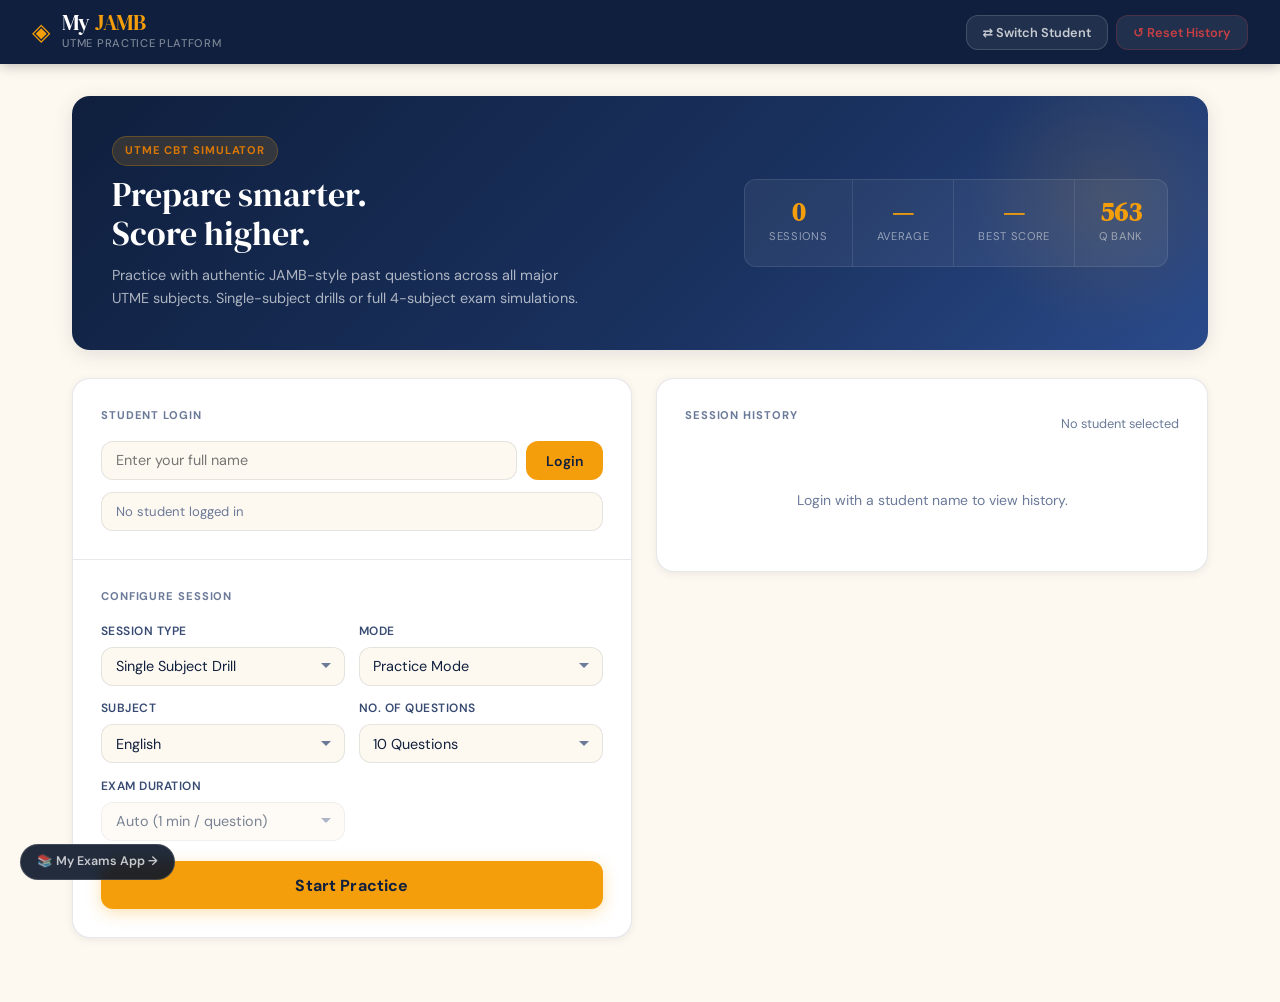
==== index.html @ 766aad29 "Add files via upload" ====
<!DOCTYPE html>
<html lang="en">
<head>
  <meta charset="UTF-8" />
  <meta name="viewport" content="width=device-width, initial-scale=1.0" />
  <title>My JAMB App — UTME Past Questions + AI Explanations</title>
  <meta name="description" content="The only JAMB app with AI explanations. 563 questions across 11 subjects. Full combo simulation. ₦1,500."/>
  <link rel="preconnect" href="https://fonts.googleapis.com">
  <link rel="preconnect" href="https://fonts.gstatic.com" crossorigin>
  <link href="https://fonts.googleapis.com/css2?family=DM+Serif+Display:ital@0;1&family=DM+Sans:ital,opsz,wght@0,9..40,300;0,9..40,400;0,9..40,500;0,9..40,600;0,9..40,700;1,9..40,400&display=swap" rel="stylesheet">
  <link rel="stylesheet" href="styles.css" />
  <script src="https://js.paystack.co/v1/inline.js"></script>
</head>
<body>
  <div id="app">

    <!-- TOP BAR -->
    <header class="topbar">
      <div class="topbar-brand">
        <span class="brand-icon">◈</span>
        <div>
          <h1>My <span class="brand-accent">JAMB</span></h1>
          <p class="brand-sub">UTME Practice Platform</p>
        </div>
      </div>
      <div class="topbar-actions">
        <button id="switchUserBtn" class="ghost-btn">⇄ Switch Student</button>
        <button id="resetProgressBtn" class="ghost-btn danger-ghost">↺ Reset History</button>
      </div>
    </header>

    <main>

      <!-- ─── HOME SCREEN ─── -->
      <section id="homeScreen" class="screen active">

        <div class="hero-banner">
          <div class="hero-text">
            <span class="chip">UTME CBT Simulator</span>
            <h2>Prepare smarter.<br>Score higher.</h2>
            <p>Practice with authentic JAMB-style past questions across all major UTME subjects. Single-subject drills or full 4-subject exam simulations.</p>
          </div>
          <div class="hero-stats">
            <div class="hs-item">
              <strong id="statSessions">0</strong>
              <span>Sessions</span>
            </div>
            <div class="hs-divider"></div>
            <div class="hs-item">
              <strong id="statAverage">—</strong>
              <span>Average</span>
            </div>
            <div class="hs-divider"></div>
            <div class="hs-item">
              <strong id="statBest">—</strong>
              <span>Best Score</span>
            </div>
            <div class="hs-divider"></div>
            <div class="hs-item">
              <strong id="statQuestions">0</strong>
              <span>Q Bank</span>
            </div>
          </div>
        </div>

        <div class="home-grid">

          <!-- LOGIN + SESSION CONFIG -->
          <div class="card setup-card">
            <div class="card-section">
              <h3 class="section-label">Student Login</h3>
              <div class="login-row">
                <input id="studentName" type="text" placeholder="Enter your full name" maxlength="60" class="text-input" />
                <button id="loginBtn" class="primary-btn">Login</button>
              </div>
              <div id="currentStudentBox" class="student-pill">No student logged in</div>
            </div>

            <div class="divider"></div>

            <div class="card-section">
              <h3 class="section-label">Configure Session</h3>
              <div class="form-grid">
                <label class="field-label">
                  Session Type
                  <select id="sessionTypeSelect" class="select-input">
                    <option value="single">Single Subject Drill</option>
                    <option value="combo">Full JAMB Combination</option>
                  </select>
                </label>
                <label class="field-label">
                  Mode
                  <select id="modeSelect" class="select-input">
                    <option value="practice">Practice Mode</option>
                    <option value="exam">Exam Mode</option>
                  </select>
                </label>
              </div>

              <div id="singleSubjectWrap">
                <div class="form-grid mt-sm">
                  <label class="field-label">
                    Subject
                    <select id="subjectSelect" class="select-input"></select>
                  </label>
                  <label class="field-label">
                    No. of Questions
                    <select id="questionCountSelect" class="select-input">
                      <option value="10">10 Questions</option>
                      <option value="20">20 Questions</option>
                      <option value="30">30 Questions</option>
                      <option value="40">40 Questions</option>
                      <option value="all">All Available</option>
                    </select>
                  </label>
                </div>
              </div>

              <div id="comboConfig" class="hidden">
                <div class="info-box mt-sm">
                  <strong>English is compulsory.</strong> Choose 3 additional subjects. Standard JAMB format: 60 English + 40 per subject.
                </div>
                <div class="form-grid mt-sm">
                  <label class="field-label">Subject 2 <select id="comboSubject1" class="select-input"></select></label>
                  <label class="field-label">Subject 3 <select id="comboSubject2" class="select-input"></select></label>
                  <label class="field-label">Subject 4 <select id="comboSubject3" class="select-input"></select></label>
                  <label class="field-label">
                    Questions per Subject
                    <select id="comboQCountSelect" class="select-input">
                      <option value="standard">Standard (60 Eng + 40×3)</option>
                      <option value="10">Quick — 10 per subject</option>
                      <option value="20">Short — 20 per subject</option>
                      <option value="30">Medium — 30 per subject</option>
                      <option value="40">Full — 40 per subject</option>
                    </select>
                  </label>
                </div>
              </div>

              <div class="form-grid mt-sm">
                <label class="field-label">
                  Exam Duration
                  <select id="durationSelect" class="select-input">
                    <option value="auto">Auto (1 min / question)</option>
                    <option value="10">10 Minutes</option>
                    <option value="20">20 Minutes</option>
                    <option value="30">30 Minutes</option>
                    <option value="40">40 Minutes</option>
                    <option value="60">60 Minutes</option>
                    <option value="90">90 Minutes</option>
                    <option value="120">120 Minutes</option>
                    <option value="150">150 Minutes</option>
                    <option value="180">180 Minutes (Full JAMB)</option>
                  </select>
                </label>
              </div>

              <button id="startBtn" class="start-btn">Start Practice</button>
            </div>
          </div>

          <!-- HISTORY -->
          <div class="card history-card">
            <div class="card-section">
              <div class="section-head">
                <h3 class="section-label">Session History</h3>
                <span id="historyTitle" class="muted-tag">No student selected</span>
              </div>
              <div id="historyList" class="history-list empty-state">Login with a student name to view history.</div>
            </div>
          </div>

        </div>
      </section>

      <!-- ─── QUIZ SCREEN ─── -->
      <section id="quizScreen" class="screen">
        <div class="quiz-shell">

          <!-- SIDEBAR -->
          <aside class="quiz-sidebar card">
            <div class="sidebar-top">
              <div class="sidebar-meta">
                <span class="meta-label">Student</span>
                <strong id="sidebarStudent">—</strong>
              </div>
              <div class="sidebar-meta">
                <span class="meta-label">Mode</span>
                <strong id="sidebarMode">—</strong>
              </div>
              <div class="timer-block" id="timerBlock">
                <span class="timer-label">Time Left</span>
                <div class="timer-digits" id="timerDisplay">--:--</div>
              </div>
              <div class="progress-wrap">
                <div class="progress-label">
                  <span>Answered</span>
                  <span id="progressText">0/0</span>
                </div>
                <div class="progress-track"><div id="progressBar" class="progress-fill"></div></div>
              </div>
            </div>

            <!-- Subject switcher (shown in combo mode) -->
            <div id="subjectSwitcher" class="subject-switcher hidden">
              <span class="meta-label">Jump to Subject</span>
              <div id="subjectTabs" class="subject-tabs"></div>
            </div>

            <div class="sidebar-pills-label">
              <span class="meta-label" id="pillsLabel">Questions</span>
            </div>
            <div id="questionPills" class="question-pills"></div>

            <button id="submitBtn" class="submit-btn">Submit Test</button>
          </aside>

          <!-- MAIN QUESTION AREA -->
          <section class="quiz-main card">
            <div class="question-head">
              <div class="qhead-left">
                <span class="q-badge" id="questionNumberBadge">Question 1</span>
                <span class="q-subject-tag" id="questionSubjectMeta"></span>
                <span class="q-subject-pos hidden" id="subjectPositionTag"></span>
              </div>
              <button id="backHomeBtn" class="exit-btn">✕ Exit</button>
            </div>

            <div class="question-body">
              <h2 id="questionText" class="question-text">Question text</h2>
              <div id="diagramBox" class="diagram-box hidden"></div>
              <div id="optionsList" class="options-list"></div>
            </div>

            <div class="explanation-wrap">
              <button id="toggleExplanationBtn" class="toggle-explain hidden">💡 Show Explanation</button>
              <div id="explanationBox" class="explanation-box hidden"></div>
            </div>

            <div class="nav-row">
              <button id="prevBtn" class="nav-btn ghost-btn">← Previous</button>
              <button id="nextBtn" class="nav-btn primary-btn">Next →</button>
            </div>
          </section>

        </div>
      </section>

      <!-- ─── RESULT SCREEN ─── -->
      <section id="resultScreen" class="screen">
        <div class="result-wrapper">
          <div class="card result-card">
            <span class="chip">Session Complete</span>
            <div id="resultScore" class="result-score">0%</div>
            <p id="resultSummary" class="result-summary">Summary</p>
            <div id="resultBreakdown" class="result-breakdown"></div>
            <div class="nav-row center mt-md">
              <button id="reviewBtn" class="ghost-btn">Review Answers</button>
              <button id="shareResultBtn" class="primary-btn">📊 Share Result</button>
              <button id="restartBtn" class="start-btn">Back to Home</button>
            </div>
          </div>

          <div id="subjectBreakdown" class="subject-breakdown-card card hidden">
            <h3 class="section-label">Subject Breakdown</h3>
            <div id="subjectBreakdownList"></div>
          </div>
        </div>

        <footer class="attribution">
          Questions sourced from JAMB past examinations and publicly available UTME materials.
          <span class="attr-logo">◈ My JAMB App</span>
        </footer>
      </section>

    </main>

    <!-- CROSS-APP LINK -->
    <a href="https://editoby1-bit.github.io/MY-EXAMS-APP/" class="cross-app-link" target="_blank" title="My Exams App — WAEC, NECO, GCE, NABTEB">
      📚 My Exams App →
    </a>

    <!-- CHALLENGE BUTTON -->
    <button id="jambChallengeBtn" class="jamb-challenge-btn hidden">🏆 Challenge a Friend</button>

    <!-- PAYWALL -->
    <div id="jambPaywall" class="jpw-overlay hidden">
      <div class="jpw-card">
        <button class="jpw-close" id="jambPaywallClose">✕</button>
        <div class="jpw-badge" id="jambPaywallBadge">FREE TRIAL COMPLETE</div>
        <h2 class="jpw-title">Unlock My JAMB App</h2>
        <p class="jpw-sub">The only JAMB app with AI explanations. Challenge friends. Full combo simulation. ₦1,500 — that's it.</p>

        <div class="jpw-hero-price">
          <span class="jpw-amount">₦1,500</span>
          <span class="jpw-period">Full access</span>
        </div>
        <p class="jpw-positioning">Most JAMB apps charge ₦1,000–₦2,000 as a one-time fee and give you nothing but questions. We give you questions <em>and</em> AI that explains every answer.</p>

        <ul class="jpw-perks">
          <li>✓ 563 questions across 11 subjects</li>
          <li>✓ Full JAMB combo simulation (60 Eng + 40×3)</li>
          <li>✓ <strong>100 AI explanations</strong> — unique to us</li>
          <li>✓ Challenge friends — community quiz</li>
          <li>✓ Share your results with friends</li>
          <li>✓ Practice and Exam modes</li>
          <li>✓ Works offline</li>
        </ul>

        <button class="jpw-pay-btn" id="jambPayBtn">Get Access — ₦1,500 →</button>
        <p class="jpw-note">Already have My Exams App Student Pass? Your access covers JAMB too.</p>

        <div class="jpw-code-row">
          <input id="jambCodeInput" class="jpw-code-input" placeholder="Have an access code?" autocomplete="off"/>
          <button id="jambRedeemBtn" class="jpw-redeem-btn">Redeem</button>
        </div>
        <p class="jpw-demo">Demo code: <strong>MEA-DEMO-2025</strong></p>
      </div>
    </div>

    <!-- AI EXPLANATION PANEL -->
    <div id="aiPanel" class="ai-panel hidden">
      <div class="ai-panel-inner">
        <div class="ai-panel-head">
          <span class="ai-panel-title">🧠 AI Explanation</span>
          <div class="ai-credits-badge" id="aiCreditsBadge">100 credits left</div>
          <button class="ai-panel-close" id="aiPanelClose">✕</button>
        </div>
        <div id="aiPanelContent" class="ai-panel-content">
          <div class="ai-loading" id="aiLoading">
            <div class="ai-spinner"></div>
            <span>Thinking...</span>
          </div>
          <div id="aiResponse" class="ai-response hidden"></div>
        </div>
      </div>
    </div>

    <!-- AI EXPLAIN BUTTON — injected near question -->
    <button id="aiExplainBtn" class="ai-explain-btn hidden">🧠 Explain This</button>

    <!-- COMMUNITY QUIZ MODAL -->
    <div id="jambQuizModal" class="jqc-overlay hidden">
      <div class="jqc-card">
        <button class="jqc-close" id="jambQcClose">✕</button>
        <div id="jambQcHome">
          <div class="jqc-icon">🏆</div>
          <h2 class="jqc-title">JAMB Challenge</h2>
          <p class="jqc-sub">Same questions. You vs your friends. Who scores higher?</p>
          <div class="jqc-actions">
            <button class="jqc-btn jqc-primary" id="jambQcCreate">Create Challenge →</button>
            <button class="jqc-btn jqc-secondary" id="jambQcJoin">Join with Code</button>
          </div>
          <div class="jqc-join-row hidden" id="jambJoinRow">
            <input id="jambJoinCode" class="jqc-code-input" placeholder="Enter code" maxlength="10"/>
            <button class="jqc-btn jqc-primary" id="jambJoinConfirm">Join →</button>
          </div>
        </div>
        <div id="jambQcCreate2" class="hidden">
          <h3 class="jqc-section">Set Up Challenge</h3>
          <div class="jqc-form">
            <div class="jqc-field"><label class="jqc-label">Subject</label><select id="jambQcSubject" class="jqc-select"></select></div>
            <div class="jqc-field"><label class="jqc-label">Questions</label>
              <select id="jambQcCount" class="jqc-select">
                <option value="5">5 Questions</option>
                <option value="10" selected>10 Questions</option>
                <option value="20">20 Questions</option>
              </select>
            </div>
          </div>
          <button class="jqc-btn jqc-primary" id="jambQcGenerate" style="width:100%">Generate Code →</button>
          <button class="jqc-btn jqc-ghost" id="jambQcBack">← Back</button>
        </div>
        <div id="jambQcShare2" class="hidden">
          <div class="jqc-icon">🎯</div>
          <h3 class="jqc-section">Challenge Created!</h3>
          <div class="jqc-code-display" id="jambCodeDisplay">MEA-000</div>
          <button class="jqc-btn jqc-primary" id="jambQcShareLink" style="width:100%;margin-bottom:.5rem">📤 Share Link</button>
          <button class="jqc-btn jqc-primary" id="jambQcStartOwn" style="width:100%">Start My Attempt →</button>
        </div>
        <div id="jambQcLeaderboard" class="hidden">
          <div class="jqc-icon">📊</div>
          <h3 class="jqc-section">Challenge Results</h3>
          <div id="jambLeaderboardList" class="jqc-leaderboard"></div>
          <button class="jqc-btn jqc-primary" id="jambQcNew" style="width:100%;margin-top:.75rem">New Challenge →</button>
          <button class="jqc-btn jqc-ghost" id="jambQcDone">Done</button>
        </div>
      </div>
    </div>

    <!-- SHARED SESSION VIEW -->
    <div id="jambSharedModal" class="jss-overlay hidden">
      <div class="jss-card">
        <div class="jss-header">
          <span class="jss-logo">◈ My<em>JAMB</em>App</span>
          <button class="jss-close" id="jambSsClose">✕</button>
        </div>
        <div id="jambSsContent" class="jss-content">
          <div class="jss-emoji" id="jambSsEmoji">🎯</div>
          <div class="jss-score" id="jambSsScore">0%</div>
          <div class="jss-meta" id="jambSsMeta"></div>
          <div class="jss-stats" id="jambSsStats"></div>
        </div>
        <div class="jss-footer">
          <p class="jss-cta">Think you can beat it?</p>
          <button class="jss-try" id="jambSsTry">Start Same Subject →</button>
          <p class="jss-note">My JAMB App — The only JAMB app with AI explanations. ₦1,500.</p>
        </div>
      </div>
    </div>

  </div><!-- #app -->

  <script src="questions.js"></script>
  <script src="app.js"></script>
</body>
</html>
---- styles.css ----
/* ═══════════════════════════════════════════
   JAMB CBT — Design System
   Font: DM Serif Display + DM Sans
   Palette: Deep Navy + Amber + Off-White
═══════════════════════════════════════════ */

:root {
  --navy:        #0f1f3d;
  --navy-mid:    #1a3260;
  --navy-light:  #243a6e;
  --navy-ghost:  #1e2d50;
  --amber:       #f59e0b;
  --amber-dark:  #d97706;
  --amber-glow:  rgba(245,158,11,0.15);
  --amber-pale:  rgba(245,158,11,0.08);
  --cream:       #fef9f0;
  --cream-dark:  #f4ede0;
  --white:       #ffffff;
  --text-main:   #0f1f3d;
  --text-mid:    #374b72;
  --text-muted:  #6b7a99;
  --green:       #22c55e;
  --green-bg:    rgba(34,197,94,0.12);
  --red:         #ef4444;
  --red-bg:      rgba(239,68,68,0.12);
  --blue-sel:    rgba(59,130,246,0.12);
  --border:      rgba(15,31,61,0.1);
  --radius:      12px;
  --radius-lg:   18px;
  --radius-pill: 100px;
  --shadow-sm:   0 2px 8px rgba(15,31,61,0.08);
  --shadow-md:   0 4px 20px rgba(15,31,61,0.12);
  --shadow-lg:   0 8px 40px rgba(15,31,61,0.16);
  --font-serif:  'DM Serif Display', Georgia, serif;
  --font-sans:   'DM Sans', system-ui, sans-serif;
  --transition:  0.18s ease;
}

*, *::before, *::after { box-sizing: border-box; margin: 0; padding: 0; }

html { font-size: 16px; scroll-behavior: smooth; }

body {
  font-family: var(--font-sans);
  background: var(--cream);
  color: var(--text-main);
  min-height: 100vh;
  line-height: 1.6;
  -webkit-font-smoothing: antialiased;
}

/* ─── TOPBAR ─── */
.topbar {
  background: var(--navy);
  color: var(--white);
  padding: 0 2rem;
  height: 64px;
  display: flex;
  align-items: center;
  justify-content: space-between;
  position: sticky;
  top: 0;
  z-index: 100;
  box-shadow: 0 2px 12px rgba(0,0,0,0.25);
}

.topbar-brand {
  display: flex;
  align-items: center;
  gap: 0.75rem;
}

.brand-icon {
  font-size: 1.5rem;
  color: var(--amber);
  line-height: 1;
}

.topbar-brand h1 {
  font-family: var(--font-serif);
  font-size: 1.4rem;
  font-weight: 400;
  letter-spacing: -0.01em;
  color: var(--white);
  line-height: 1.1;
}

.brand-accent { color: var(--amber); }

.brand-sub {
  font-size: 0.7rem;
  color: rgba(255,255,255,0.45);
  letter-spacing: 0.06em;
  text-transform: uppercase;
  font-weight: 500;
}

.topbar-actions {
  display: flex;
  gap: 0.5rem;
  align-items: center;
}

/* ─── MAIN ─── */
main { padding: 2rem 2rem 4rem; max-width: 1200px; margin: 0 auto; }

/* ─── SCREENS ─── */
.screen { display: none; }
.screen.active { display: block; }

/* ─── CARDS ─── */
.card {
  background: var(--white);
  border-radius: var(--radius-lg);
  box-shadow: var(--shadow-sm);
  border: 1px solid var(--border);
  overflow: hidden;
}

.card-section { padding: 1.75rem; }
.divider { height: 1px; background: var(--border); }

/* ─── HERO BANNER ─── */
.hero-banner {
  background: linear-gradient(135deg, var(--navy) 0%, var(--navy-mid) 60%, #2a4a8a 100%);
  color: var(--white);
  border-radius: var(--radius-lg);
  padding: 2.5rem 2.5rem;
  margin-bottom: 1.75rem;
  display: flex;
  align-items: center;
  justify-content: space-between;
  gap: 2rem;
  box-shadow: var(--shadow-md);
  position: relative;
  overflow: hidden;
}

.hero-banner::before {
  content: '';
  position: absolute;
  top: -40px;
  right: -40px;
  width: 280px;
  height: 280px;
  background: radial-gradient(circle, rgba(245,158,11,0.12) 0%, transparent 70%);
  pointer-events: none;
}

.hero-text h2 {
  font-family: var(--font-serif);
  font-size: 2.1rem;
  font-weight: 400;
  line-height: 1.15;
  margin: 0.6rem 0 0.7rem;
  color: var(--white);
}

.hero-text p {
  color: rgba(255,255,255,0.65);
  font-size: 0.9rem;
  max-width: 480px;
  line-height: 1.6;
}

.hero-stats {
  display: flex;
  align-items: center;
  gap: 0;
  flex-shrink: 0;
  background: rgba(255,255,255,0.06);
  border: 1px solid rgba(255,255,255,0.1);
  border-radius: var(--radius);
  overflow: hidden;
}

.hs-item {
  padding: 1.25rem 1.5rem;
  text-align: center;
  display: flex;
  flex-direction: column;
  gap: 0.2rem;
}

.hs-item strong {
  font-family: var(--font-serif);
  font-size: 1.6rem;
  color: var(--amber);
  line-height: 1;
}

.hs-item span {
  font-size: 0.7rem;
  color: rgba(255,255,255,0.5);
  text-transform: uppercase;
  letter-spacing: 0.06em;
}

.hs-divider { width: 1px; background: rgba(255,255,255,0.1); align-self: stretch; }

/* ─── HOME GRID ─── */
.home-grid {
  display: grid;
  grid-template-columns: 560px 1fr;
  gap: 1.5rem;
  align-items: start;
}

.setup-card, .history-card { min-width: 0; }

/* ─── CHIPS & TAGS ─── */
.chip {
  display: inline-flex;
  align-items: center;
  background: var(--amber-glow);
  color: var(--amber-dark);
  font-size: 0.7rem;
  font-weight: 700;
  letter-spacing: 0.08em;
  text-transform: uppercase;
  padding: 0.3rem 0.75rem;
  border-radius: var(--radius-pill);
  border: 1px solid rgba(245,158,11,0.25);
}

.muted-tag {
  font-size: 0.8rem;
  color: var(--text-muted);
}

/* ─── FORM ELEMENTS ─── */
.section-label {
  font-family: var(--font-sans);
  font-size: 0.7rem;
  font-weight: 700;
  text-transform: uppercase;
  letter-spacing: 0.08em;
  color: var(--text-muted);
  margin-bottom: 1rem;
}

.form-grid {
  display: grid;
  grid-template-columns: 1fr 1fr;
  gap: 0.85rem;
}

.field-label {
  display: flex;
  flex-direction: column;
  font-size: 0.75rem;
  font-weight: 600;
  color: var(--text-mid);
  gap: 0.35rem;
  text-transform: uppercase;
  letter-spacing: 0.04em;
}

.text-input, .select-input {
  font-family: var(--font-sans);
  font-size: 0.9rem;
  font-weight: 400;
  color: var(--text-main);
  background: var(--cream);
  border: 1.5px solid var(--border);
  border-radius: var(--radius);
  padding: 0.6rem 0.85rem;
  width: 100%;
  transition: border-color var(--transition), box-shadow var(--transition);
  appearance: none;
  -webkit-appearance: none;
}

.select-input {
  background-image: url("data:image/svg+xml,%3Csvg xmlns='http://www.w3.org/2000/svg' width='12' height='12' viewBox='0 0 12 12'%3E%3Cpath d='M6 8L1 3h10z' fill='%236b7a99'/%3E%3C/svg%3E");
  background-repeat: no-repeat;
  background-position: right 0.75rem center;
  padding-right: 2rem;
}

.text-input:focus, .select-input:focus {
  outline: none;
  border-color: var(--amber);
  box-shadow: 0 0 0 3px var(--amber-pale);
}

.text-input:disabled, .select-input:disabled {
  opacity: 0.55;
  cursor: not-allowed;
}

.login-row {
  display: flex;
  gap: 0.6rem;
  align-items: flex-end;
}

.login-row .text-input { flex: 1; }

.mt-sm { margin-top: 0.85rem; }
.mt-md { margin-top: 1.25rem; }

.info-box {
  background: var(--amber-pale);
  border: 1px solid rgba(245,158,11,0.2);
  border-radius: var(--radius);
  padding: 0.85rem 1rem;
  font-size: 0.82rem;
  color: var(--text-mid);
  line-height: 1.5;
}

.student-pill {
  margin-top: 0.75rem;
  font-size: 0.82rem;
  color: var(--text-muted);
  background: var(--cream);
  border-radius: var(--radius);
  padding: 0.5rem 0.85rem;
  border: 1px solid var(--border);
}

.student-pill.logged-in {
  color: var(--navy-mid);
  background: var(--amber-pale);
  border-color: rgba(245,158,11,0.25);
  font-weight: 600;
}

/* ─── BUTTONS ─── */
.primary-btn {
  font-family: var(--font-sans);
  font-size: 0.875rem;
  font-weight: 600;
  color: var(--navy);
  background: var(--amber);
  border: none;
  border-radius: var(--radius);
  padding: 0.65rem 1.25rem;
  cursor: pointer;
  transition: background var(--transition), transform var(--transition), box-shadow var(--transition);
  white-space: nowrap;
  letter-spacing: 0.01em;
}

.primary-btn:hover { background: var(--amber-dark); box-shadow: 0 4px 12px rgba(245,158,11,0.35); transform: translateY(-1px); }
.primary-btn:active { transform: translateY(0); }

.start-btn {
  font-family: var(--font-sans);
  font-size: 1rem;
  font-weight: 700;
  color: var(--navy);
  background: var(--amber);
  border: none;
  border-radius: var(--radius);
  padding: 0.85rem 1.75rem;
  cursor: pointer;
  width: 100%;
  margin-top: 1.25rem;
  letter-spacing: 0.01em;
  transition: all var(--transition);
  box-shadow: 0 4px 16px rgba(245,158,11,0.3);
}

.start-btn:hover { background: var(--amber-dark); box-shadow: 0 6px 20px rgba(245,158,11,0.45); transform: translateY(-1px); }
.start-btn:active { transform: translateY(0); }

.ghost-btn {
  font-family: var(--font-sans);
  font-size: 0.8rem;
  font-weight: 600;
  color: rgba(255,255,255,0.75);
  background: rgba(255,255,255,0.08);
  border: 1px solid rgba(255,255,255,0.15);
  border-radius: var(--radius);
  padding: 0.5rem 1rem;
  cursor: pointer;
  transition: all var(--transition);
  white-space: nowrap;
}

.ghost-btn:hover { background: rgba(255,255,255,0.15); color: var(--white); }

/* Ghost button inside white card */
.quiz-main .ghost-btn,
.nav-row .ghost-btn {
  color: var(--text-mid);
  background: var(--cream);
  border-color: var(--border);
}
.quiz-main .ghost-btn:hover, .nav-row .ghost-btn:hover { background: var(--cream-dark); color: var(--text-main); }

.danger-ghost { color: rgba(239,68,68,0.8) !important; border-color: rgba(239,68,68,0.2) !important; }
.danger-ghost:hover { background: rgba(239,68,68,0.08) !important; color: var(--red) !important; }

.submit-btn {
  font-family: var(--font-sans);
  font-size: 0.875rem;
  font-weight: 700;
  color: var(--white);
  background: var(--red);
  border: none;
  border-radius: var(--radius);
  padding: 0.75rem 1rem;
  cursor: pointer;
  width: 100%;
  transition: all var(--transition);
  margin-top: auto;
}

.submit-btn:hover { background: #dc2626; box-shadow: 0 4px 14px rgba(239,68,68,0.35); }

.exit-btn {
  font-family: var(--font-sans);
  font-size: 0.8rem;
  font-weight: 600;
  color: var(--text-muted);
  background: var(--cream);
  border: 1px solid var(--border);
  border-radius: var(--radius);
  padding: 0.45rem 0.9rem;
  cursor: pointer;
  transition: all var(--transition);
}
.exit-btn:hover { background: var(--red-bg); color: var(--red); border-color: rgba(239,68,68,0.3); }

/* ─── SECTION HEAD ─── */
.section-head {
  display: flex;
  align-items: center;
  justify-content: space-between;
  margin-bottom: 1rem;
}

/* ─── HISTORY LIST ─── */
.history-list { display: flex; flex-direction: column; gap: 0.6rem; }
.history-list.empty-state { color: var(--text-muted); font-size: 0.875rem; padding: 2rem 0; text-align: center; }

.history-item {
  display: grid;
  grid-template-columns: 1fr auto auto auto auto;
  align-items: center;
  gap: 1rem;
  padding: 0.9rem 1rem;
  background: var(--cream);
  border-radius: var(--radius);
  border: 1px solid var(--border);
  font-size: 0.82rem;
  transition: box-shadow var(--transition);
}
.history-item:hover { box-shadow: var(--shadow-sm); }

.history-item strong { font-size: 0.9rem; }
.history-item .muted { color: var(--text-muted); font-size: 0.75rem; }

/* ─── QUIZ SHELL ─── */
.quiz-shell {
  display: grid;
  grid-template-columns: 260px 1fr;
  gap: 1.25rem;
  align-items: start;
}

/* ─── SIDEBAR ─── */
.quiz-sidebar {
  display: flex;
  flex-direction: column;
  gap: 0;
  position: sticky;
  top: 80px;
  max-height: calc(100vh - 100px);
  overflow-y: auto;
  padding: 1.25rem;
  background: var(--navy);
  color: var(--white);
  border: none;
  gap: 1rem;
}

.quiz-sidebar::-webkit-scrollbar { width: 4px; }
.quiz-sidebar::-webkit-scrollbar-track { background: transparent; }
.quiz-sidebar::-webkit-scrollbar-thumb { background: rgba(255,255,255,0.15); border-radius: 10px; }

.sidebar-top { display: flex; flex-direction: column; gap: 0.85rem; }

.sidebar-meta { display: flex; flex-direction: column; gap: 0.1rem; }
.meta-label { font-size: 0.65rem; font-weight: 700; text-transform: uppercase; letter-spacing: 0.08em; color: rgba(255,255,255,0.4); }
.sidebar-meta strong { font-size: 0.9rem; color: rgba(255,255,255,0.9); }

.timer-block {
  background: rgba(255,255,255,0.06);
  border: 1px solid rgba(255,255,255,0.1);
  border-radius: var(--radius);
  padding: 0.75rem 1rem;
  display: flex;
  flex-direction: column;
  align-items: center;
  gap: 0.2rem;
}

.timer-label { font-size: 0.65rem; text-transform: uppercase; letter-spacing: 0.08em; color: rgba(255,255,255,0.4); font-weight: 700; }

.timer-digits {
  font-family: var(--font-serif);
  font-size: 1.9rem;
  color: var(--amber);
  letter-spacing: 0.04em;
  line-height: 1;
}

.timer-digits.urgent { color: var(--red); animation: pulse 1s ease-in-out infinite; }
@keyframes pulse { 0%,100% { opacity:1; } 50% { opacity:0.6; } }

.progress-wrap { display: flex; flex-direction: column; gap: 0.4rem; }
.progress-label { display: flex; justify-content: space-between; font-size: 0.7rem; color: rgba(255,255,255,0.5); }
.progress-track { height: 6px; background: rgba(255,255,255,0.1); border-radius: 3px; overflow: hidden; }
.progress-fill { height: 100%; background: var(--amber); border-radius: 3px; transition: width 0.3s ease; }

/* ─── SUBJECT SWITCHER ─── */
.subject-switcher { display: flex; flex-direction: column; gap: 0.5rem; }
.subject-tabs { display: flex; flex-direction: column; gap: 0.3rem; }

.subject-tab-btn {
  font-family: var(--font-sans);
  font-size: 0.78rem;
  font-weight: 600;
  color: rgba(255,255,255,0.6);
  background: rgba(255,255,255,0.05);
  border: 1px solid rgba(255,255,255,0.08);
  border-radius: 8px;
  padding: 0.45rem 0.7rem;
  cursor: pointer;
  text-align: left;
  transition: all var(--transition);
  display: flex;
  align-items: center;
  justify-content: space-between;
}

.subject-tab-btn:hover { background: rgba(255,255,255,0.1); color: var(--white); }
.subject-tab-btn.active { background: var(--amber-glow); border-color: rgba(245,158,11,0.3); color: var(--amber); }

.subject-tab-count {
  font-size: 0.65rem;
  background: rgba(255,255,255,0.08);
  padding: 0.1rem 0.4rem;
  border-radius: 10px;
}

.sidebar-pills-label { padding-top: 0.25rem; }

/* ─── QUESTION PILLS ─── */
.question-pills {
  display: flex;
  flex-wrap: wrap;
  gap: 5px;
  max-height: 200px;
  overflow-y: auto;
}

.question-pills::-webkit-scrollbar { width: 3px; }
.question-pills::-webkit-scrollbar-thumb { background: rgba(255,255,255,0.15); }

.pill {
  width: 30px;
  height: 30px;
  border-radius: 7px;
  font-size: 0.72rem;
  font-weight: 600;
  cursor: pointer;
  border: 1.5px solid rgba(255,255,255,0.12);
  background: rgba(255,255,255,0.05);
  color: rgba(255,255,255,0.55);
  transition: all var(--transition);
  display: flex;
  align-items: center;
  justify-content: center;
}

.pill:hover { background: rgba(255,255,255,0.12); color: var(--white); }
.pill.current { background: var(--amber); color: var(--navy); border-color: var(--amber); font-weight: 700; }
.pill.answered { background: rgba(34,197,94,0.2); border-color: rgba(34,197,94,0.4); color: #86efac; }
.pill.current.answered { background: var(--amber); color: var(--navy); border-color: var(--amber); }

/* ─── QUIZ MAIN ─── */
.quiz-main { padding: 0; }

.question-head {
  display: flex;
  align-items: center;
  justify-content: space-between;
  padding: 1.25rem 1.75rem;
  border-bottom: 1px solid var(--border);
  background: var(--cream);
  border-radius: var(--radius-lg) var(--radius-lg) 0 0;
}

.qhead-left { display: flex; align-items: center; gap: 0.75rem; }

.q-badge {
  background: var(--navy);
  color: var(--white);
  font-size: 0.72rem;
  font-weight: 700;
  letter-spacing: 0.05em;
  padding: 0.3rem 0.75rem;
  border-radius: var(--radius-pill);
}

.q-subject-pos {
  background: rgba(15,31,61,0.07);
  color: var(--text-mid);
  font-size: 0.68rem;
  font-weight: 600;
  letter-spacing: 0.04em;
  padding: 0.28rem 0.65rem;
  border-radius: var(--radius-pill);
  border: 1px solid var(--border);
}

.q-subject-tag {
  background: var(--amber-glow);
  color: var(--amber-dark);
  font-size: 0.7rem;
  font-weight: 700;
  letter-spacing: 0.06em;
  text-transform: uppercase;
  padding: 0.28rem 0.65rem;
  border-radius: var(--radius-pill);
  border: 1px solid rgba(245,158,11,0.2);
}

.question-body { padding: 1.75rem; }

.question-text {
  font-family: var(--font-sans);
  font-size: 1.05rem;
  font-weight: 500;
  line-height: 1.7;
  color: var(--text-main);
  margin-bottom: 1.5rem;
}

.diagram-box {
  background: var(--cream);
  border: 1px solid var(--border);
  border-radius: var(--radius);
  padding: 1rem;
  margin-bottom: 1.25rem;
  font-size: 0.85rem;
  color: var(--text-mid);
}

.options-list { display: flex; flex-direction: column; gap: 0.65rem; }

.option-btn {
  font-family: var(--font-sans);
  font-size: 0.92rem;
  font-weight: 400;
  color: var(--text-main);
  background: var(--white);
  border: 1.5px solid var(--border);
  border-radius: var(--radius);
  padding: 0.85rem 1.1rem;
  cursor: pointer;
  text-align: left;
  transition: all var(--transition);
  line-height: 1.5;
  display: flex;
  align-items: flex-start;
  gap: 0.6rem;
}

.option-btn strong {
  font-family: var(--font-serif);
  font-size: 0.95rem;
  color: var(--text-muted);
  flex-shrink: 0;
  min-width: 1.2em;
}

.option-btn:hover:not(:disabled) {
  border-color: var(--amber);
  background: var(--amber-pale);
}

.option-btn.selected {
  border-color: var(--navy-light);
  background: var(--blue-sel);
  font-weight: 500;
}

.option-btn.correct {
  border-color: var(--green);
  background: var(--green-bg);
  color: #166534;
  font-weight: 600;
}

.option-btn.correct strong { color: #166534; }

.option-btn.wrong {
  border-color: var(--red);
  background: var(--red-bg);
  color: #991b1b;
}

.option-btn.wrong strong { color: #991b1b; }
.option-btn:disabled { cursor: not-allowed; opacity: 0.8; }

/* ─── EXPLANATION ─── */
.explanation-wrap { padding: 0 1.75rem 0.5rem; }

.toggle-explain {
  font-family: var(--font-sans);
  font-size: 0.8rem;
  font-weight: 600;
  color: var(--navy-mid);
  background: var(--cream);
  border: 1px solid var(--border);
  border-radius: var(--radius);
  padding: 0.5rem 1rem;
  cursor: pointer;
  transition: all var(--transition);
}
.toggle-explain:hover { background: var(--amber-pale); border-color: rgba(245,158,11,0.3); }

.explanation-box {
  background: linear-gradient(135deg, #f0f9ff 0%, #e0f2fe 100%);
  border-left: 3px solid #3b82f6;
  border-radius: 0 var(--radius) var(--radius) 0;
  padding: 0.85rem 1.1rem;
  font-size: 0.87rem;
  color: #1e3a5f;
  line-height: 1.65;
  margin-top: 0.65rem;
}

/* ─── NAV ROW ─── */
.nav-row {
  display: flex;
  gap: 0.75rem;
  padding: 1.25rem 1.75rem;
  border-top: 1px solid var(--border);
  background: var(--cream);
  border-radius: 0 0 var(--radius-lg) var(--radius-lg);
}

.nav-row.center { justify-content: center; }
.nav-btn { min-width: 120px; }

/* ─── RESULT ─── */
.result-wrapper { max-width: 680px; margin: 0 auto; display: flex; flex-direction: column; gap: 1.5rem; }

.result-card {
  text-align: center;
  padding: 3rem 2rem;
}

.result-score {
  font-family: var(--font-serif);
  font-size: 5rem;
  color: var(--navy);
  line-height: 1;
  margin: 1rem 0 0.5rem;
}

.result-summary { color: var(--text-muted); font-size: 0.95rem; margin-bottom: 1.5rem; }

.result-breakdown {
  display: flex;
  gap: 0.75rem;
  justify-content: center;
  flex-wrap: wrap;
}

.stat-box {
  background: var(--cream);
  border: 1px solid var(--border);
  border-radius: var(--radius);
  padding: 0.85rem 1.25rem;
  display: flex;
  flex-direction: column;
  gap: 0.2rem;
  align-items: center;
  min-width: 90px;
}

.stat-box span { font-size: 0.72rem; text-transform: uppercase; letter-spacing: 0.06em; color: var(--text-muted); font-weight: 600; }
.stat-box strong { font-family: var(--font-serif); font-size: 1.5rem; color: var(--navy); }

.subject-breakdown-card { padding: 1.75rem; }
.subject-breakdown-card .section-label { margin-bottom: 1rem; }

.sbdown-row {
  display: flex;
  align-items: center;
  justify-content: space-between;
  padding: 0.65rem 0;
  border-bottom: 1px solid var(--border);
  font-size: 0.87rem;
  gap: 1rem;
}

.sbdown-row:last-child { border-bottom: none; }
.sbdown-name { font-weight: 600; color: var(--text-main); }
.sbdown-score { font-family: var(--font-serif); font-size: 1.2rem; color: var(--navy); }
.sbdown-bar-wrap { flex: 1; height: 6px; background: var(--cream-dark); border-radius: 3px; overflow: hidden; }
.sbdown-bar { height: 100%; background: var(--amber); border-radius: 3px; transition: width 0.5s ease; }

/* ─── ATTRIBUTION ─── */
.attribution {
  margin-top: 2rem;
  text-align: center;
  font-size: 0.72rem;
  color: var(--text-muted);
  display: flex;
  align-items: center;
  justify-content: center;
  gap: 0.6rem;
}

.attr-logo {
  font-weight: 700;
  color: var(--navy-mid);
  font-size: 0.75rem;
}

/* ─── HIDDEN ─── */
.hidden { display: none !important; }

/* ─── SCROLLBAR ─── */
::-webkit-scrollbar { width: 6px; height: 6px; }
::-webkit-scrollbar-track { background: transparent; }
::-webkit-scrollbar-thumb { background: var(--border); border-radius: 10px; }
::-webkit-scrollbar-thumb:hover { background: var(--text-muted); }

/* ─── RESPONSIVE ─── */
@media (max-width: 1024px) {
  .home-grid { grid-template-columns: 1fr; }
  .hero-stats { display: none; }
}

@media (max-width: 820px) {
  main { padding: 1.25rem 1rem 3rem; }
  .quiz-shell { grid-template-columns: 1fr; }

  .quiz-sidebar {
    position: static;
    max-height: none;
    flex-direction: row;
    flex-wrap: wrap;
    gap: 0.75rem;
    align-items: flex-start;
    padding: 1rem;
  }

  .sidebar-top {
    flex-direction: row;
    flex-wrap: wrap;
    gap: 0.75rem;
  }

  .question-pills { max-height: 100px; }
  .submit-btn { width: auto; }
  .hero-banner { flex-direction: column; padding: 2rem 1.5rem; }
  .topbar { padding: 0 1rem; }
  .hero-text h2 { font-size: 1.6rem; }
  .form-grid { grid-template-columns: 1fr; }
  .history-item { grid-template-columns: 1fr auto auto; }
  .history-item > div:nth-child(4),
  .history-item > div:nth-child(5) { display: none; }
}

@media (max-width: 480px) {
  .topbar-actions .ghost-btn:last-child { display: none; }
  .result-score { font-size: 3.5rem; }
  .timer-digits { font-size: 1.5rem; }
}

/* ══════════════════════════════════════════
   CROSS-APP LINK
══════════════════════════════════════════ */
.cross-app-link {
  position: fixed; bottom: 1.25rem; left: 1.25rem;
  z-index: 80;
  background: rgba(10,22,40,0.9);
  color: rgba(255,255,255,0.75);
  border: 1px solid rgba(255,255,255,0.15);
  border-radius: 99px;
  padding: .45rem 1rem;
  font-size: .78rem; font-weight: 600;
  text-decoration: none;
  backdrop-filter: blur(8px);
  transition: all .2s;
}
.cross-app-link:hover { color: var(--amber,#f5a623); border-color: var(--amber,#f5a623); }

/* ══════════════════════════════════════════
   CHALLENGE BUTTON
══════════════════════════════════════════ */
.jamb-challenge-btn {
  position: fixed; bottom: 1.25rem; right: 1.25rem;
  z-index: 80;
  background: var(--amber,#f5a623);
  color: var(--navy,#0b1f3a);
  border: none; border-radius: 99px;
  padding: .65rem 1.2rem;
  font-size: .85rem; font-weight: 700;
  cursor: pointer;
  box-shadow: 0 4px 16px rgba(245,166,35,.35);
  transition: all .2s;
}
.jamb-challenge-btn:hover { transform: translateY(-2px); }
.jamb-challenge-btn.hidden { display: none; }

/* ══════════════════════════════════════════
   PAYWALL
══════════════════════════════════════════ */
.jpw-overlay {
  position: fixed; inset: 0;
  background: rgba(5,12,25,.9);
  backdrop-filter: blur(8px);
  z-index: 200;
  display: flex; align-items: center; justify-content: center;
  padding: 1rem; overflow-y: auto;
}
.jpw-overlay.hidden { display: none; }
.jpw-card {
  background: #0d1f38;
  border: 1.5px solid var(--amber,#f5a623);
  border-radius: 16px;
  padding: 2rem 1.75rem;
  max-width: 420px; width: 100%;
  text-align: center;
  position: relative;
  margin: auto;
}
.jpw-close {
  position: absolute; top:.75rem; right:.75rem;
  background: none; border: none;
  color: rgba(255,255,255,.4); font-size: .9rem; cursor: pointer;
}
.jpw-badge {
  display: inline-block;
  background: rgba(245,166,35,.15); color: var(--amber,#f5a623);
  font-size: .62rem; font-weight: 700; letter-spacing: .12em; text-transform: uppercase;
  padding: .25rem .7rem; border-radius: 99px; margin-bottom: .75rem;
}
.jpw-title { font-family: 'DM Serif Display',serif; font-size: 1.65rem; font-weight: 700; margin-bottom: .4rem; }
.jpw-sub { font-size: .85rem; color: rgba(255,255,255,.65); line-height: 1.6; margin-bottom: 1rem; }
.jpw-hero-price { margin: 1rem 0 .5rem; }
.jpw-amount { font-family: 'DM Serif Display',serif; font-size: 3rem; font-weight: 700; color: var(--amber,#f5a623); }
.jpw-period { font-size: .8rem; color: rgba(255,255,255,.5); display: block; margin-top: .15rem; }
.jpw-positioning { font-size: .78rem; color: rgba(255,255,255,.55); line-height: 1.6; margin-bottom: 1rem; font-style: italic; }
.jpw-perks { list-style: none; text-align: left; margin-bottom: 1.25rem; }
.jpw-perks li { font-size: .82rem; color: rgba(255,255,255,.8); padding: .3rem 0; }
.jpw-pay-btn {
  width: 100%; background: var(--amber,#f5a623); color: var(--navy,#0b1f3a);
  border: none; border-radius: 99px; padding: .85rem;
  font-size: .95rem; font-weight: 700; cursor: pointer;
  margin-bottom: .75rem; transition: background .2s;
}
.jpw-pay-btn:hover { background: #ffc14d; }
.jpw-note { font-size: .75rem; color: rgba(255,255,255,.4); margin-bottom: .75rem; }
.jpw-code-row { display: flex; gap: .5rem; margin-bottom: .5rem; }
.jpw-code-input {
  flex: 1; background: rgba(255,255,255,.08); border: 1px solid rgba(255,255,255,.15);
  border-radius: 8px; color: white; padding: .5rem .75rem;
  font-size: .85rem; text-transform: uppercase; letter-spacing: .08em;
}
.jpw-code-input:focus { outline: none; border-color: var(--amber,#f5a623); }
.jpw-redeem-btn {
  background: rgba(245,166,35,.15); color: var(--amber,#f5a623);
  border: 1px solid rgba(245,166,35,.3); border-radius: 8px;
  padding: .5rem .85rem; font-weight: 600; cursor: pointer; font-size: .82rem;
}
.jpw-demo { font-size: .7rem; color: rgba(255,255,255,.3); }

/* ══════════════════════════════════════════
   AI PANEL
══════════════════════════════════════════ */
.ai-explain-btn {
  position: fixed; bottom: 5rem; right: 1.25rem;
  z-index: 70;
  background: rgba(13,31,56,0.95);
  color: var(--amber,#f5a623);
  border: 1px solid rgba(245,166,35,.4);
  border-radius: 99px;
  padding: .5rem 1rem;
  font-size: .8rem; font-weight: 700;
  cursor: pointer; backdrop-filter: blur(8px);
  transition: all .2s;
}
.ai-explain-btn:hover { background: rgba(245,166,35,.1); }
.ai-explain-btn.hidden { display: none; }

.ai-panel {
  position: fixed; bottom: 0; left: 0; right: 0;
  z-index: 150;
  max-height: 55vh; overflow-y: auto;
}
.ai-panel.hidden { display: none; }
.ai-panel-inner {
  background: #0d1f38;
  border-top: 2px solid var(--amber,#f5a623);
  border-radius: 16px 16px 0 0;
  padding: 1.25rem 1.5rem 2rem;
  max-width: 720px; margin: 0 auto;
}
.ai-panel-head {
  display: flex; align-items: center; gap: .75rem;
  margin-bottom: 1rem;
}
.ai-panel-title { font-weight: 700; color: var(--amber,#f5a623); flex: 1; }
.ai-credits-badge {
  font-size: .72rem; font-weight: 600;
  background: rgba(255,255,255,.08); border-radius: 99px;
  padding: .2rem .65rem;
}
.ai-panel-close {
  background: none; border: none;
  color: rgba(255,255,255,.4); cursor: pointer; font-size: .9rem;
}
.ai-loading { display: flex; align-items: center; gap: .75rem; color: rgba(255,255,255,.6); font-size: .85rem; }
.ai-spinner {
  width: 20px; height: 20px;
  border: 2px solid rgba(245,166,35,.3);
  border-top-color: var(--amber,#f5a623);
  border-radius: 50%;
  animation: spin .8s linear infinite;
  flex-shrink: 0;
}
@keyframes spin { to { transform: rotate(360deg); } }
.ai-response.hidden { display: none; }
.ai-q-recap {
  font-size: .78rem; color: rgba(255,255,255,.5);
  margin-bottom: .75rem; line-height: 1.5;
  padding-bottom: .5rem;
  border-bottom: 1px solid rgba(255,255,255,.08);
}
.ai-text { font-size: .88rem; color: rgba(255,255,255,.85); line-height: 1.7; }

/* ══════════════════════════════════════════
   COMMUNITY QUIZ
══════════════════════════════════════════ */
.jqc-overlay {
  position: fixed; inset: 0;
  background: rgba(5,12,25,.88); backdrop-filter: blur(6px);
  z-index: 200;
  display: flex; align-items: center; justify-content: center;
  padding: 1rem;
}
.jqc-overlay.hidden { display: none; }
.jqc-card {
  background: #0d1f38;
  border: 1.5px solid var(--amber,#f5a623);
  border-radius: 16px;
  padding: 2rem 1.75rem;
  max-width: 380px; width: 100%;
  text-align: center; position: relative;
}
.jqc-close { position:absolute;top:.75rem;right:.75rem;background:none;border:none;color:rgba(255,255,255,.4);cursor:pointer; }
.jqc-icon { font-size: 2.25rem; margin-bottom: .4rem; }
.jqc-title { font-family:'DM Serif Display',serif; font-size:1.4rem; font-weight:700; margin-bottom:.4rem; }
.jqc-section { font-family:'DM Serif Display',serif; font-size:1.1rem; font-weight:700; margin-bottom:.75rem; }
.jqc-sub { font-size:.83rem; color:rgba(255,255,255,.6); margin-bottom:1.25rem; line-height:1.6; }
.jqc-actions { display:flex; flex-direction:column; gap:.5rem; }
.jqc-btn { font-size:.88rem; font-weight:700; border:none; border-radius:99px; padding:.7rem 1.2rem; cursor:pointer; transition:all .2s; }
.jqc-primary { background:var(--amber,#f5a623); color:var(--navy,#0b1f3a); }
.jqc-primary:hover { background:#ffc14d; }
.jqc-secondary { background:rgba(255,255,255,.07); color:rgba(255,255,255,.8); border:1px solid rgba(255,255,255,.15); }
.jqc-ghost { background:none; color:rgba(255,255,255,.4); font-size:.8rem; text-decoration:underline; margin-top:.25rem; }
.jqc-join-row { display:flex; gap:.5rem; margin-top:.75rem; }
.jqc-join-row.hidden { display:none; }
.jqc-code-input { flex:1; background:rgba(255,255,255,.08); border:1px solid rgba(255,255,255,.15); border-radius:8px; color:white; padding:.5rem .75rem; font-size:.88rem; text-transform:uppercase; letter-spacing:.08em; }
.jqc-code-input:focus { outline:none; border-color:var(--amber,#f5a623); }
.jqc-form { display:flex; flex-direction:column; gap:.6rem; text-align:left; margin-bottom:.85rem; }
.jqc-field { display:flex; flex-direction:column; gap:.2rem; }
.jqc-label { font-size:.72rem; font-weight:700; color:rgba(255,255,255,.5); text-transform:uppercase; letter-spacing:.06em; }
.jqc-select { background:rgba(255,255,255,.08); border:1px solid rgba(255,255,255,.15); border-radius:8px; color:white; padding:.5rem .65rem; font-size:.85rem; }
.jqc-code-display { font-size:2rem; font-weight:800; letter-spacing:.15em; color:var(--amber,#f5a623); background:rgba(245,166,35,.08); border:2px dashed rgba(245,166,35,.4); border-radius:12px; padding:.65rem 1rem; margin:.5rem 0 1rem; }
.jqc-leaderboard { display:flex; flex-direction:column; gap:.4rem; text-align:left; }

/* ══════════════════════════════════════════
   SHARED SESSION VIEW
══════════════════════════════════════════ */
.jss-overlay { position:fixed;inset:0;background:rgba(5,12,25,.9);backdrop-filter:blur(8px);z-index:300;display:flex;align-items:center;justify-content:center;padding:1rem; }
.jss-overlay.hidden { display:none; }
.jss-card { background:#0d1f38; border:1.5px solid var(--amber,#f5a623); border-radius:16px; max-width:380px; width:100%; overflow:hidden; }
.jss-header { background:rgba(245,166,35,.08); border-bottom:1px solid rgba(245,166,35,.2); padding:.85rem 1.25rem; display:flex; justify-content:space-between; align-items:center; }
.jss-logo { font-family:'DM Serif Display',serif; font-size:1rem; font-weight:700; color:white; }
.jss-logo em { color:var(--amber,#f5a623); font-style:italic; }
.jss-close { background:none;border:none;color:rgba(255,255,255,.4);cursor:pointer; }
.jss-content { padding:1.5rem; text-align:center; }
.jss-emoji { font-size:2.5rem; margin-bottom:.25rem; }
.jss-score { font-family:'DM Serif Display',serif; font-size:3rem; font-weight:700; line-height:1; margin-bottom:.35rem; }
.jss-meta { font-size:.8rem; color:rgba(255,255,255,.55); margin-bottom:.5rem; }
.jss-stats { font-size:.82rem; color:rgba(255,255,255,.7); }
.jss-footer { padding:1rem 1.5rem 1.25rem; text-align:center; border-top:1px solid rgba(255,255,255,.08); }
.jss-cta { font-size:.8rem; color:rgba(255,255,255,.5); margin-bottom:.5rem; }
.jss-try { width:100%; background:var(--amber,#f5a623); color:var(--navy,#0b1f3a); border:none; border-radius:99px; padding:.7rem; font-weight:700; cursor:pointer; margin-bottom:.5rem; }
.jss-note { font-size:.68rem; color:rgba(255,255,255,.3); }
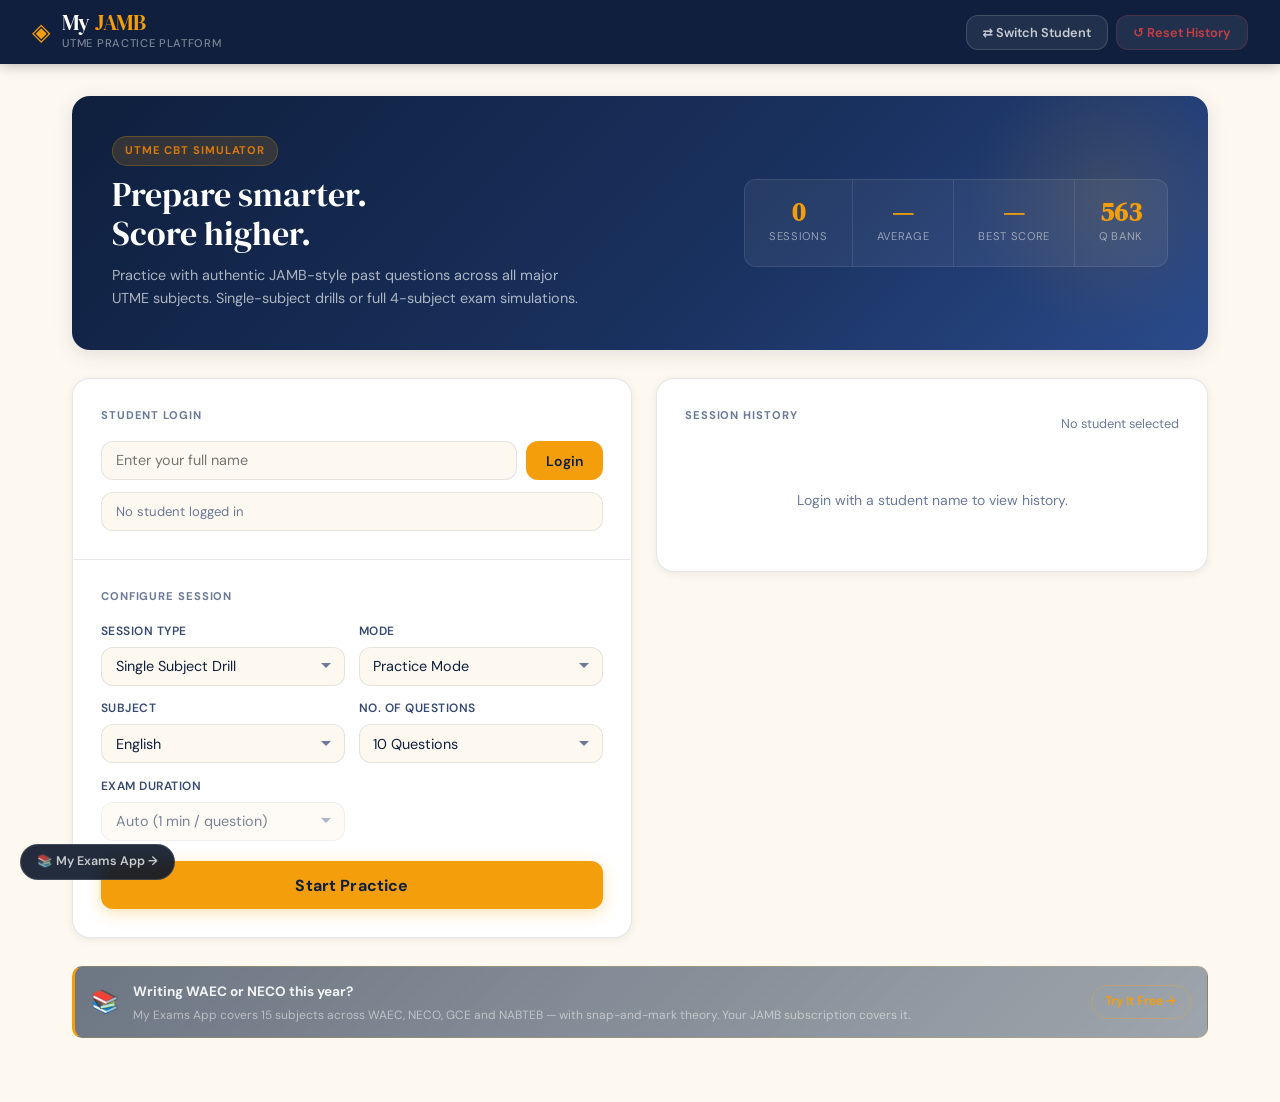
==== commit 70ae8293: "Add files via upload" ====
--- a/index.html
+++ b/index.html
@@ -67,6 +67,16 @@
 
           <!-- LOGIN + SESSION CONFIG -->
           <div class="card setup-card">
+
+            <!-- Upgrade bar — visible to free users inside login card -->
+            <div class="jamb-upgrade-bar hidden" id="jambUpgradeBar">
+              <div class="jub-left">
+                <span class="jub-icon">⚡</span>
+                <span id="jambUpgradeText">Unlock full access — ₦1,500. AI explanations included.</span>
+              </div>
+              <button class="jub-btn" id="jambUpgradeBarBtn">Upgrade →</button>
+            </div>
+
             <div class="card-section">
               <h3 class="section-label">Student Login</h3>
               <div class="login-row">
@@ -170,6 +180,18 @@
             </div>
           </div>
 
+          <!-- Cross-sell — My Exams App -->
+          <div class="jamb-crosssell-card" id="jambCrosssell">
+            <div class="jcs-inner">
+              <span class="jcs-icon">📚</span>
+              <div class="jcs-body">
+                <div class="jcs-title" id="jcsTitleText">Writing WAEC or NECO this year?</div>
+                <div class="jcs-sub">My Exams App covers 15 subjects across WAEC, NECO, GCE and NABTEB — with snap-and-mark theory. Your JAMB subscription covers it.</div>
+              </div>
+              <a href="https://editoby1-bit.github.io/MY-EXAMS-APP/" class="jcs-btn" target="_blank">Try It Free →</a>
+            </div>
+          </div>
+
         </div>
       </section>
 
--- a/styles.css
+++ b/styles.css
@@ -1102,3 +1102,88 @@
 .jss-cta { font-size:.8rem; color:rgba(255,255,255,.5); margin-bottom:.5rem; }
 .jss-try { width:100%; background:var(--amber,#f5a623); color:var(--navy,#0b1f3a); border:none; border-radius:99px; padding:.7rem; font-weight:700; cursor:pointer; margin-bottom:.5rem; }
 .jss-note { font-size:.68rem; color:rgba(255,255,255,.3); }
+
+/* ══════════════════════════════════════════
+   UPGRADE BAR (inside login card)
+══════════════════════════════════════════ */
+.jamb-upgrade-bar {
+  display: flex;
+  align-items: center;
+  justify-content: space-between;
+  gap: .75rem;
+  background: linear-gradient(135deg, var(--navy,#0b1f3a), #0f2847);
+  border-radius: 12px 12px 0 0;
+  padding: .65rem 1rem;
+  margin: -1.5rem -1.5rem .85rem -1.5rem;
+  border-bottom: 1.5px solid var(--amber,#f5a623);
+  flex-wrap: wrap;
+}
+.jamb-upgrade-bar.hidden { display: none; }
+.jub-left {
+  display: flex; align-items: center; gap: .5rem;
+  flex: 1; min-width: 0;
+}
+.jub-icon { font-size: 1rem; flex-shrink: 0; }
+#jambUpgradeText {
+  font-size: .8rem; font-weight: 600;
+  color: rgba(255,255,255,.88);
+  line-height: 1.4;
+}
+.jub-btn {
+  background: var(--amber,#f5a623);
+  color: var(--navy,#0b1f3a);
+  border: none; border-radius: 99px;
+  padding: .38rem .85rem;
+  font-size: .78rem; font-weight: 700;
+  cursor: pointer; white-space: nowrap;
+  flex-shrink: 0;
+  transition: background .2s;
+}
+.jub-btn:hover { background: #ffc14d; }
+
+/* ══════════════════════════════════════════
+   CROSS-SELL CARD
+══════════════════════════════════════════ */
+.jamb-crosssell-card {
+  grid-column: 1 / -1;
+  background: linear-gradient(135deg, rgba(11,31,58,0.6), rgba(15,40,71,0.4));
+  border: 1px solid rgba(245,166,35,0.2);
+  border-left: 3px solid var(--amber,#f5a623);
+  border-radius: 10px;
+  padding: .85rem 1rem;
+  margin-top: .25rem;
+}
+.jcs-inner {
+  display: flex;
+  align-items: center;
+  gap: .85rem;
+  flex-wrap: wrap;
+}
+.jcs-icon { font-size: 1.4rem; flex-shrink: 0; }
+.jcs-body { flex: 1; min-width: 0; }
+.jcs-title {
+  font-size: .85rem; font-weight: 700;
+  color: rgba(255,255,255,.9);
+  margin-bottom: .2rem;
+}
+.jcs-sub {
+  font-size: .75rem;
+  color: rgba(255,255,255,.5);
+  line-height: 1.5;
+}
+.jcs-btn {
+  background: transparent;
+  color: var(--amber,#f5a623);
+  border: 1px solid rgba(245,166,35,.35);
+  border-radius: 99px;
+  padding: .38rem .85rem;
+  font-size: .78rem; font-weight: 600;
+  text-decoration: none;
+  white-space: nowrap;
+  flex-shrink: 0;
+  transition: all .2s;
+}
+.jcs-btn:hover {
+  background: rgba(245,166,35,.1);
+  border-color: var(--amber,#f5a623);
+}
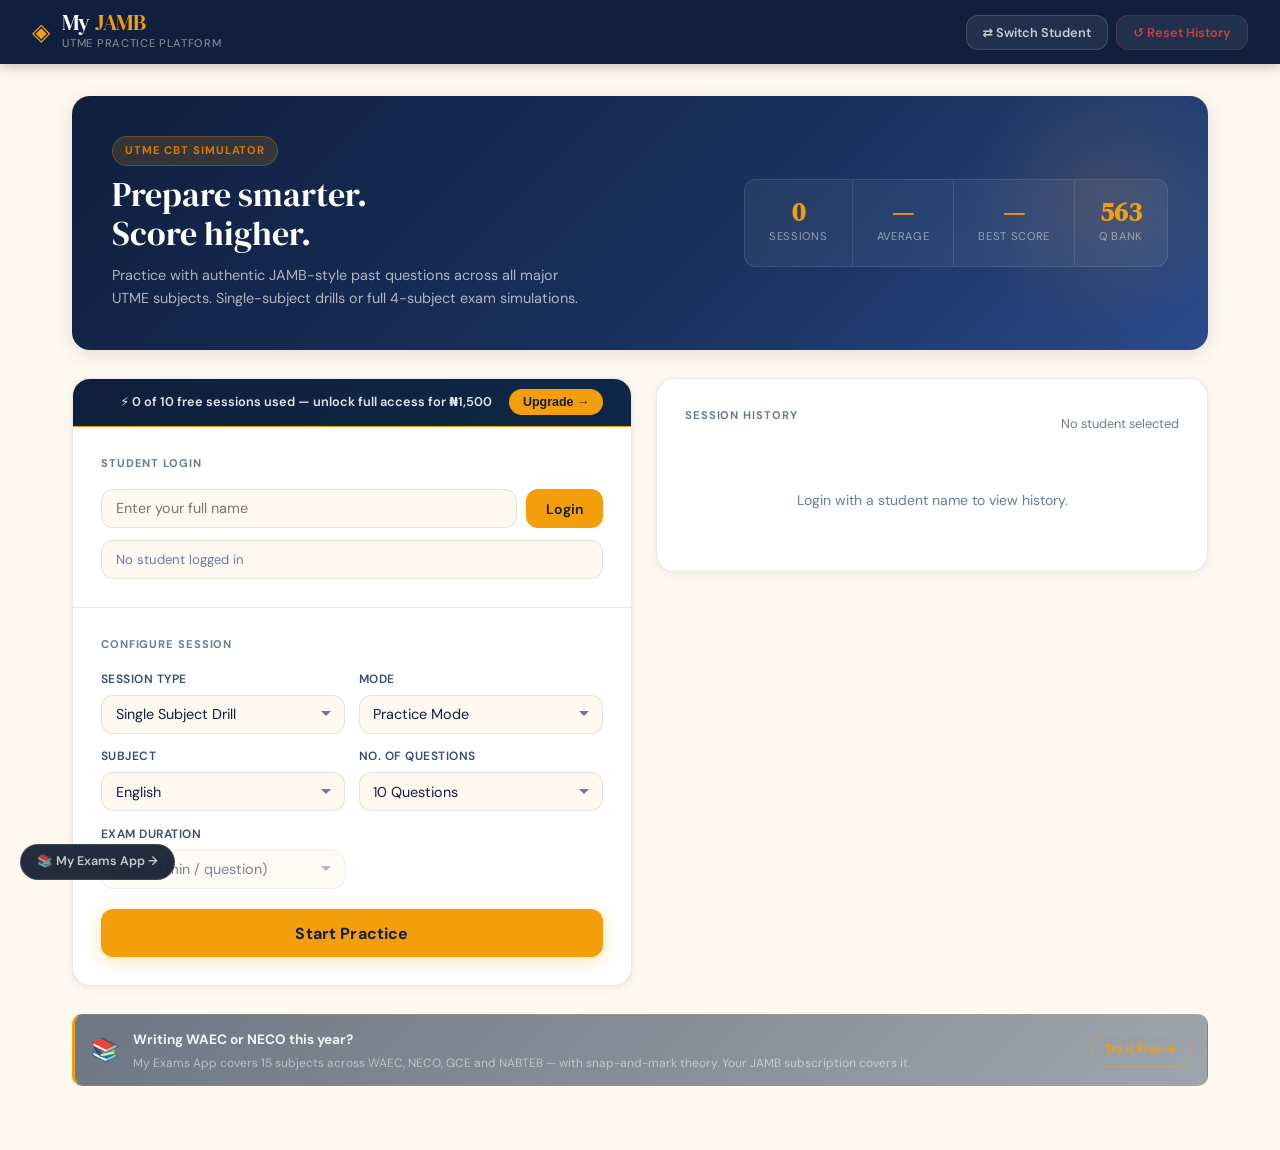
==== commit 368b8d7a: "Add files via upload" ====
--- a/index.html
+++ b/index.html
@@ -337,6 +337,12 @@
           <button id="jambRedeemBtn" class="jpw-redeem-btn">Redeem</button>
         </div>
         <p class="jpw-demo">Demo code: <strong>MEA-DEMO-2025</strong></p>
+
+        <div class="jpw-suite-nudge">
+          <span class="jpw-suite-text">Want WAEC, NECO, GCE & NABTEB too?</span>
+          <a href="https://editoby1-bit.github.io/MY-EXAMS-APP/" class="jpw-suite-link" target="_blank">Get the full Student Pass →</a>
+          <span class="jpw-suite-note">₦2,500/quarter — covers both apps including JAMB</span>
+        </div>
       </div>
     </div>
 
--- a/styles.css
+++ b/styles.css
@@ -1112,9 +1112,7 @@
   justify-content: space-between;
   gap: .75rem;
   background: linear-gradient(135deg, var(--navy,#0b1f3a), #0f2847);
-  border-radius: 12px 12px 0 0;
-  padding: .65rem 1rem;
-  margin: -1.5rem -1.5rem .85rem -1.5rem;
+  padding: .65rem 1.75rem;
   border-bottom: 1.5px solid var(--amber,#f5a623);
   flex-wrap: wrap;
 }
@@ -1187,3 +1185,30 @@
   background: rgba(245,166,35,.1);
   border-color: var(--amber,#f5a623);
 }
+
+/* ── Full suite nudge inside JAMB paywall ── */
+.jpw-suite-nudge {
+  margin-top: 1rem;
+  padding-top: .85rem;
+  border-top: 1px solid rgba(255,255,255,.08);
+  display: flex;
+  flex-direction: column;
+  align-items: center;
+  gap: .25rem;
+}
+.jpw-suite-text {
+  font-size: .72rem;
+  color: rgba(255,255,255,.4);
+}
+.jpw-suite-link {
+  font-size: .8rem;
+  font-weight: 600;
+  color: var(--amber,#f5a623);
+  text-decoration: none;
+  transition: opacity .2s;
+}
+.jpw-suite-link:hover { opacity: .75; }
+.jpw-suite-note {
+  font-size: .68rem;
+  color: rgba(255,255,255,.28);
+}
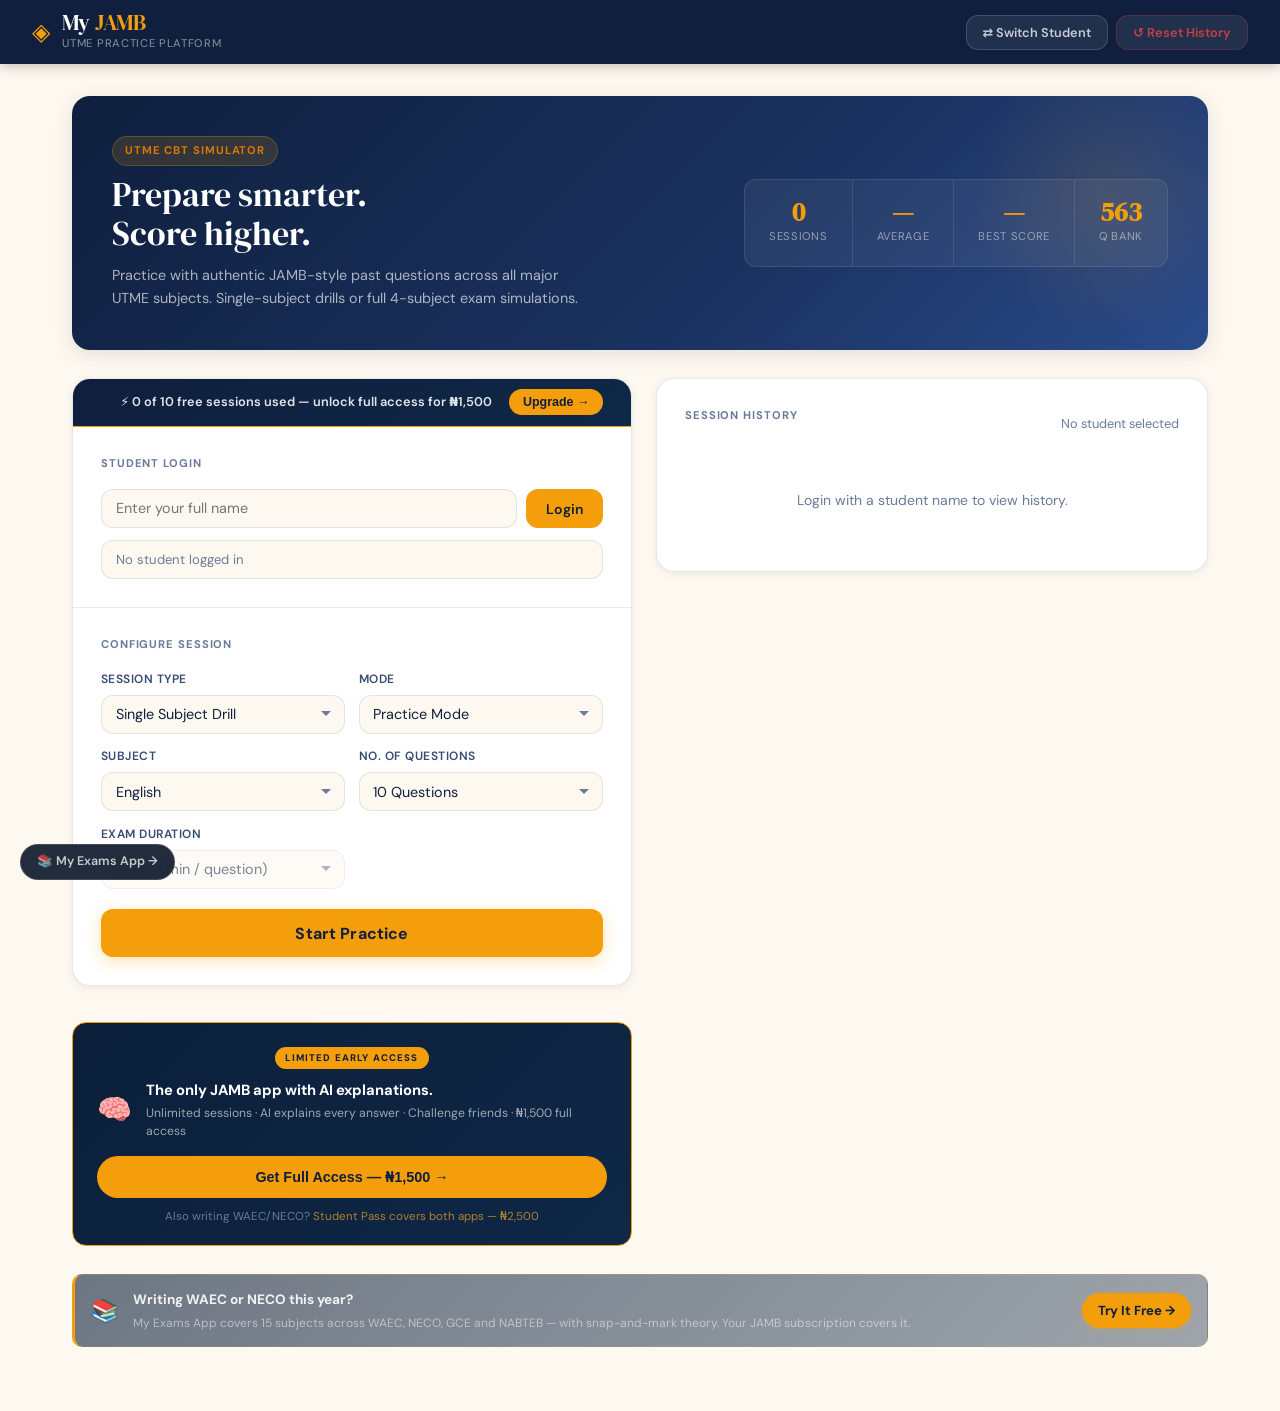
==== commit f94b2a02: "fix upgrade card  and try it button" ====
--- a/index.html
+++ b/index.html
@@ -181,6 +181,20 @@
           </div>
 
           <!-- Cross-sell — My Exams App -->
+          <!-- Upgrade card — free users only -->
+          <div class="jamb-upgrade-card hidden" id="jambUpgradeCard">
+            <div class="juc-badge">LIMITED EARLY ACCESS</div>
+            <div class="juc-body">
+              <div class="juc-icon">🧠</div>
+              <div class="juc-text">
+                <div class="juc-title">The only JAMB app with AI explanations.</div>
+                <div class="juc-sub">Unlimited sessions · AI explains every answer · Challenge friends · ₦1,500 full access</div>
+              </div>
+            </div>
+            <button class="juc-btn" id="jambUpgradeCardBtn">Get Full Access — ₦1,500 →</button>
+            <div class="juc-suite">Also writing WAEC/NECO? <a href="https://editoby1-bit.github.io/MY-EXAMS-APP/" target="_blank">Student Pass covers both apps — ₦2,500</a></div>
+          </div>
+
           <div class="jamb-crosssell-card" id="jambCrosssell">
             <div class="jcs-inner">
               <span class="jcs-icon">📚</span>
--- a/styles.css
+++ b/styles.css
@@ -1170,20 +1170,21 @@
   line-height: 1.5;
 }
 .jcs-btn {
-  background: transparent;
-  color: var(--amber,#f5a623);
-  border: 1px solid rgba(245,166,35,.35);
+  background: var(--amber,#f5a623);
+  color: var(--navy,#0b1f3a);
+  border: none;
   border-radius: 99px;
-  padding: .38rem .85rem;
-  font-size: .78rem; font-weight: 600;
+  padding: .45rem 1rem;
+  font-size: .82rem; font-weight: 700;
   text-decoration: none;
   white-space: nowrap;
   flex-shrink: 0;
   transition: all .2s;
+  box-shadow: 0 2px 8px rgba(245,166,35,.3);
 }
 .jcs-btn:hover {
-  background: rgba(245,166,35,.1);
-  border-color: var(--amber,#f5a623);
+  background: #ffc14d;
+  transform: translateY(-1px);
 }
 
 /* ── Full suite nudge inside JAMB paywall ── */
@@ -1212,3 +1213,65 @@
   font-size: .68rem;
   color: rgba(255,255,255,.28);
 }
+
+/* ── Upgrade card ── */
+.jamb-upgrade-card {
+  background: linear-gradient(135deg, #0b1f3a, #0f2847);
+  border: 1.5px solid var(--amber,#f5a623);
+  border-radius: 14px;
+  padding: 1.25rem 1.5rem;
+  margin-top: .75rem;
+  text-align: center;
+}
+.jamb-upgrade-card.hidden { display: none; }
+.juc-badge {
+  display: inline-block;
+  font-size: .6rem; font-weight: 800;
+  letter-spacing: .12em; text-transform: uppercase;
+  color: var(--navy,#0b1f3a);
+  background: var(--amber,#f5a623);
+  border-radius: 99px;
+  padding: .2rem .65rem;
+  margin-bottom: .75rem;
+}
+.juc-body {
+  display: flex;
+  align-items: center;
+  gap: .85rem;
+  margin-bottom: 1rem;
+  text-align: left;
+}
+.juc-icon { font-size: 1.75rem; flex-shrink: 0; }
+.juc-title {
+  font-size: .92rem; font-weight: 700;
+  color: var(--white,#fff);
+  margin-bottom: .25rem;
+  line-height: 1.3;
+}
+.juc-sub {
+  font-size: .76rem;
+  color: rgba(255,255,255,.6);
+  line-height: 1.5;
+}
+.juc-btn {
+  width: 100%;
+  background: var(--amber,#f5a623);
+  color: var(--navy,#0b1f3a);
+  border: none; border-radius: 99px;
+  padding: .8rem;
+  font-size: .9rem; font-weight: 700;
+  cursor: pointer;
+  margin-bottom: .65rem;
+  transition: background .2s;
+}
+.juc-btn:hover { background: #ffc14d; }
+.juc-suite {
+  font-size: .72rem;
+  color: rgba(255,255,255,.4);
+  line-height: 1.5;
+}
+.juc-suite a {
+  color: rgba(245,166,35,.7);
+  text-decoration: none;
+}
+.juc-suite a:hover { color: var(--amber,#f5a623); }
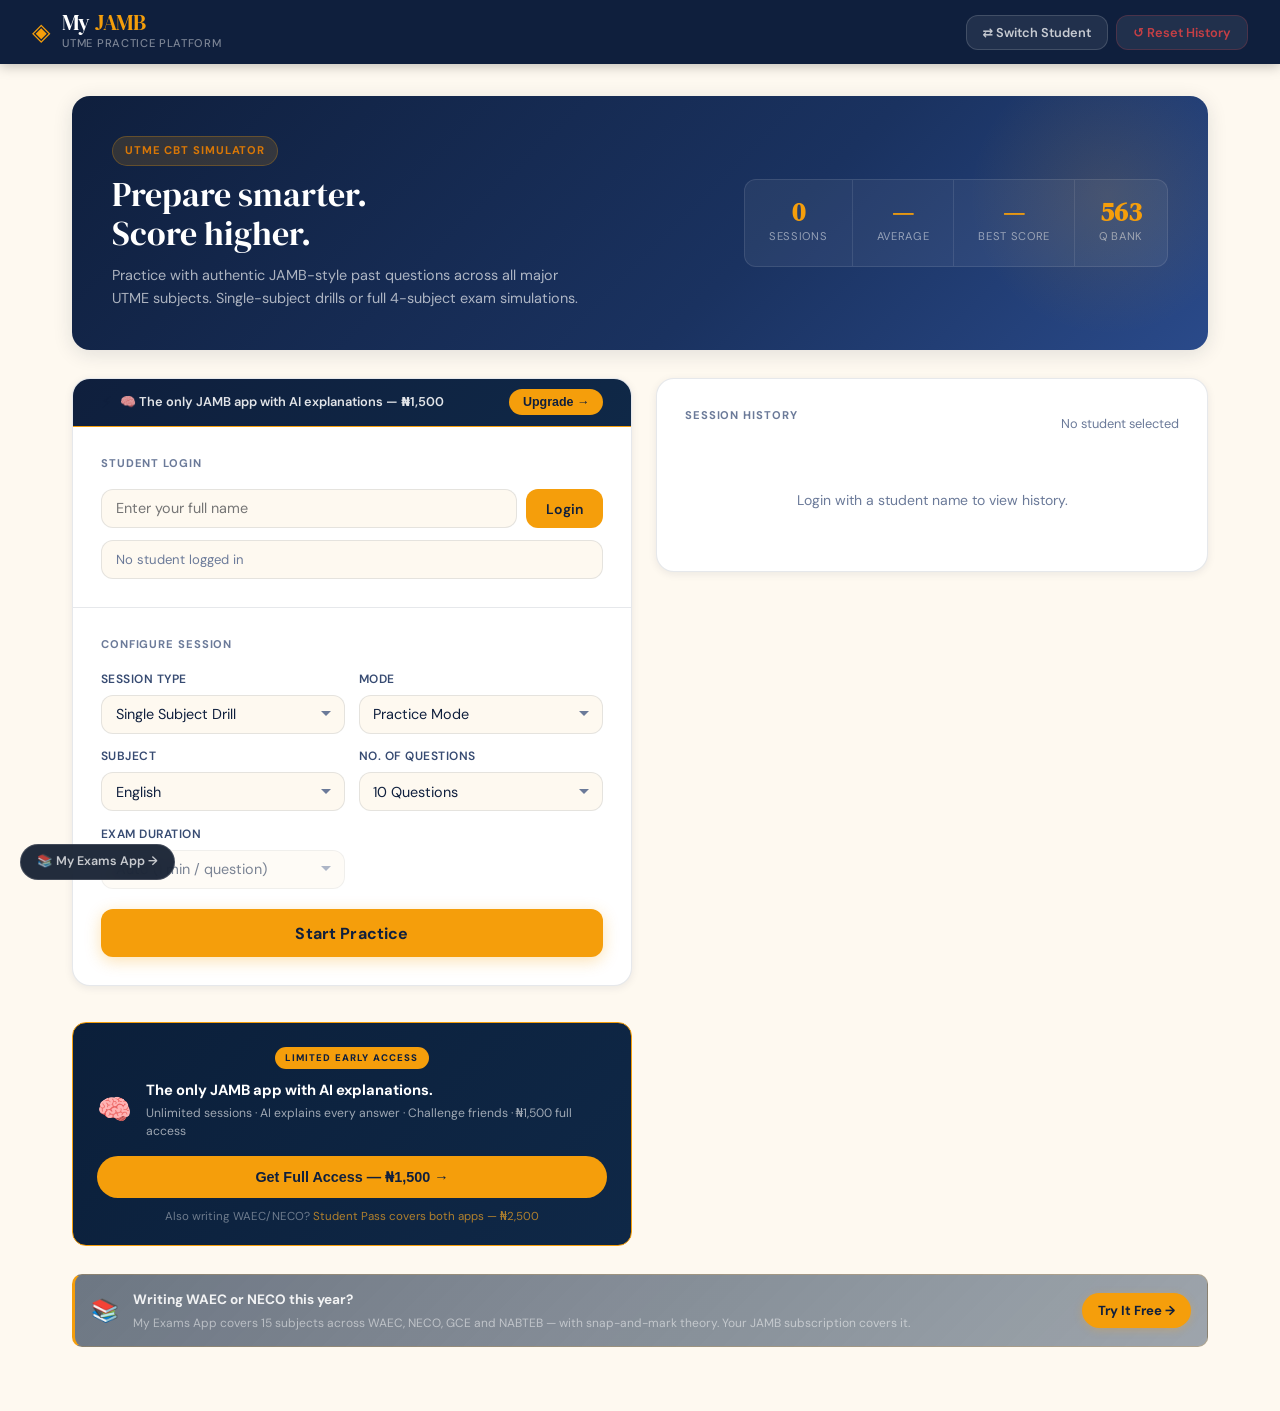
==== commit be73f265: "ADD SHOW WORKING" ====
--- a/index.html
+++ b/index.html
@@ -103,6 +103,7 @@
                   <select id="modeSelect" class="select-input">
                     <option value="practice">Practice Mode</option>
                     <option value="exam">Exam Mode</option>
+                    <option value="showworking">✍️ Show Working</option>
                   </select>
                 </label>
               </div>
@@ -430,6 +431,35 @@
       </div>
     </div>
 
+    <!-- SHOW WORKING PANEL -->
+    <div id="showWorkingPanel" class="sw-panel hidden">
+      <div class="sw-panel-inner">
+        <div class="sw-head">
+          <span class="sw-title">✍️ Show Your Working</span>
+          <span class="sw-credits" id="swCredits"></span>
+        </div>
+        <p class="sw-instruction">Write your working on paper, then snap it. The AI will check your method before you select your answer.</p>
+        <div class="sw-subjects-note" id="swSubjectsNote"></div>
+        <button class="sw-snap-btn" id="swSnapBtn">📸 Snap My Working</button>
+        <input type="file" id="swFileInput" accept="image/*" capture="environment" style="display:none"/>
+        <div class="sw-result hidden" id="swResult">
+          <div class="sw-result-head" id="swResultHead"></div>
+          <div class="sw-result-feedback" id="swResultFeedback"></div>
+          <div class="sw-result-steps" id="swResultSteps"></div>
+          <button class="sw-proceed-btn" id="swProceedBtn">✓ Now Select Your Answer →</button>
+        </div>
+      </div>
+    </div>
+
+    <!-- SHOW WORKING PROCESSING -->
+    <div id="swProcessing" class="sw-processing hidden">
+      <div class="sw-processing-inner">
+        <div class="sw-spinner"></div>
+        <div class="sw-processing-title">Checking your working...</div>
+        <div class="sw-processing-sub">AI is reviewing your method</div>
+      </div>
+    </div>
+
     <!-- SHARED SESSION VIEW -->
     <div id="jambSharedModal" class="jss-overlay hidden">
       <div class="jss-card">
--- a/styles.css
+++ b/styles.css
@@ -1275,3 +1275,130 @@
   text-decoration: none;
 }
 .juc-suite a:hover { color: var(--amber,#f5a623); }
+
+/* ══════════════════════════════
+   SHOW WORKING MODE
+══════════════════════════════ */
+.sw-panel {
+  position: fixed;
+  bottom: 0; left: 0; right: 0;
+  z-index: 120;
+  max-height: 60vh;
+  overflow-y: auto;
+}
+.sw-panel.hidden { display: none; }
+.sw-panel-inner {
+  background: #0d1f38;
+  border-top: 2px solid var(--amber,#f5a623);
+  border-radius: 16px 16px 0 0;
+  padding: 1.25rem 1.5rem 2rem;
+  max-width: 720px; margin: 0 auto;
+}
+.sw-head {
+  display: flex; align-items: center;
+  gap: .75rem; margin-bottom: .5rem;
+}
+.sw-title {
+  font-weight: 700; color: var(--amber,#f5a623);
+  flex: 1; font-size: .95rem;
+}
+.sw-credits {
+  font-size: .72rem; font-weight: 600;
+  color: rgba(255,255,255,.5);
+  background: rgba(255,255,255,.08);
+  border-radius: 99px; padding: .2rem .65rem;
+}
+.sw-instruction {
+  font-size: .83rem; color: rgba(255,255,255,.7);
+  line-height: 1.6; margin-bottom: .75rem;
+}
+.sw-subjects-note {
+  font-size: .75rem; color: rgba(245,166,35,.7);
+  margin-bottom: .75rem; display: none;
+}
+.sw-snap-btn {
+  background: var(--amber,#f5a623);
+  color: var(--navy,#0b1f3a);
+  border: none; border-radius: 99px;
+  padding: .65rem 1.5rem;
+  font-weight: 700; font-size: .88rem;
+  cursor: pointer; transition: background .2s;
+  margin-bottom: .75rem;
+}
+.sw-snap-btn:hover { background: #ffc14d; }
+
+.sw-result { margin-top: .75rem; }
+.sw-result.hidden { display: none; }
+.sw-result-head {
+  font-size: .95rem; font-weight: 700;
+  margin-bottom: .5rem;
+}
+.sw-correct { color: #4caf50; }
+.sw-wrong   { color: #f44336; }
+.sw-result-feedback {
+  font-size: .83rem; color: rgba(255,255,255,.8);
+  line-height: 1.65; margin-bottom: .75rem;
+}
+.sw-hint {
+  margin-top: .5rem;
+  font-size: .8rem; color: rgba(245,166,35,.85);
+  font-style: italic;
+}
+.sw-result-steps {
+  display: flex; flex-direction: column; gap: .35rem;
+  margin-bottom: .75rem;
+}
+.sw-step {
+  display: flex; align-items: flex-start; gap: .5rem;
+  padding: .4rem .6rem;
+  border-radius: 8px;
+}
+.sw-step-ok  { background: rgba(76,175,80,.15); }
+.sw-step-err { background: rgba(244,67,54,.15); }
+.sw-step-icon { font-size: .85rem; flex-shrink: 0; margin-top: .05rem; }
+.sw-step-ok  .sw-step-icon { color: #4caf50; }
+.sw-step-err .sw-step-icon { color: #f44336; }
+.sw-step-desc {
+  font-size: .78rem; color: rgba(255,255,255,.85);
+  line-height: 1.4;
+}
+.sw-step-comment {
+  font-size: .72rem; color: rgba(255,255,255,.5);
+  margin-top: .15rem; line-height: 1.4;
+}
+.sw-proceed-btn {
+  width: 100%;
+  background: rgba(245,166,35,.15);
+  color: var(--amber,#f5a623);
+  border: 1px solid rgba(245,166,35,.4);
+  border-radius: 99px;
+  padding: .65rem;
+  font-weight: 700; font-size: .85rem;
+  cursor: pointer; transition: all .2s;
+}
+.sw-proceed-btn:hover { background: rgba(245,166,35,.25); }
+
+.sw-processing {
+  position: fixed; inset: 0;
+  background: rgba(5,12,25,.88);
+  backdrop-filter: blur(6px);
+  z-index: 300;
+  display: flex; align-items: center; justify-content: center;
+}
+.sw-processing.hidden { display: none; }
+.sw-processing-inner { text-align: center; color: white; }
+.sw-spinner {
+  width: 48px; height: 48px;
+  border: 3px solid rgba(245,166,35,.25);
+  border-top-color: var(--amber,#f5a623);
+  border-radius: 50%;
+  animation: swSpin 1s linear infinite;
+  margin: 0 auto 1rem;
+}
+@keyframes swSpin { to { transform: rotate(360deg); } }
+.sw-processing-title {
+  font-size: 1.15rem; font-weight: 700; margin-bottom: .3rem;
+}
+.sw-processing-sub {
+  font-size: .82rem; color: rgba(255,255,255,.6);
+}
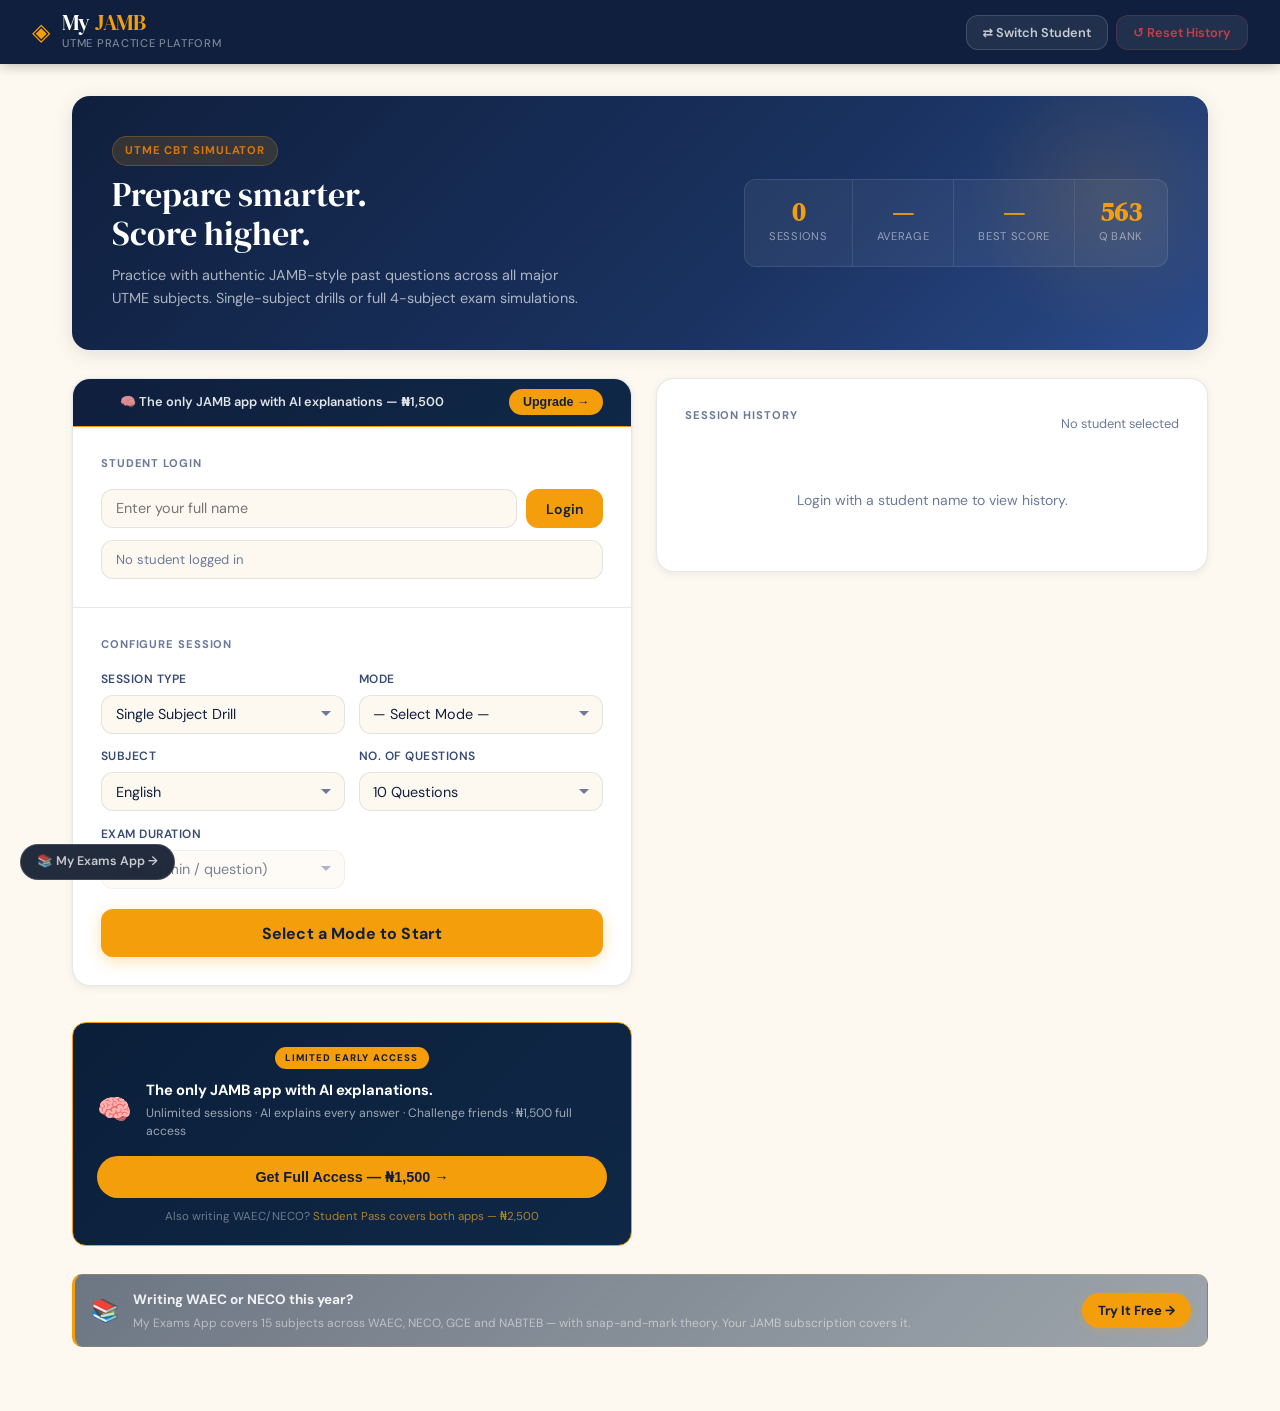
==== commit 173f0ee0: "FIX SHOW WORKING" ====
--- a/index.html
+++ b/index.html
@@ -101,9 +101,10 @@
                 <label class="field-label">
                   Mode
                   <select id="modeSelect" class="select-input">
+                    <option value="" disabled selected>— Select Mode —</option>
                     <option value="practice">Practice Mode</option>
                     <option value="exam">Exam Mode</option>
-                    <option value="showworking">✍️ Show Working</option>
+                    <option value="showworking">✍️ Show Working Mode</option>
                   </select>
                 </label>
               </div>
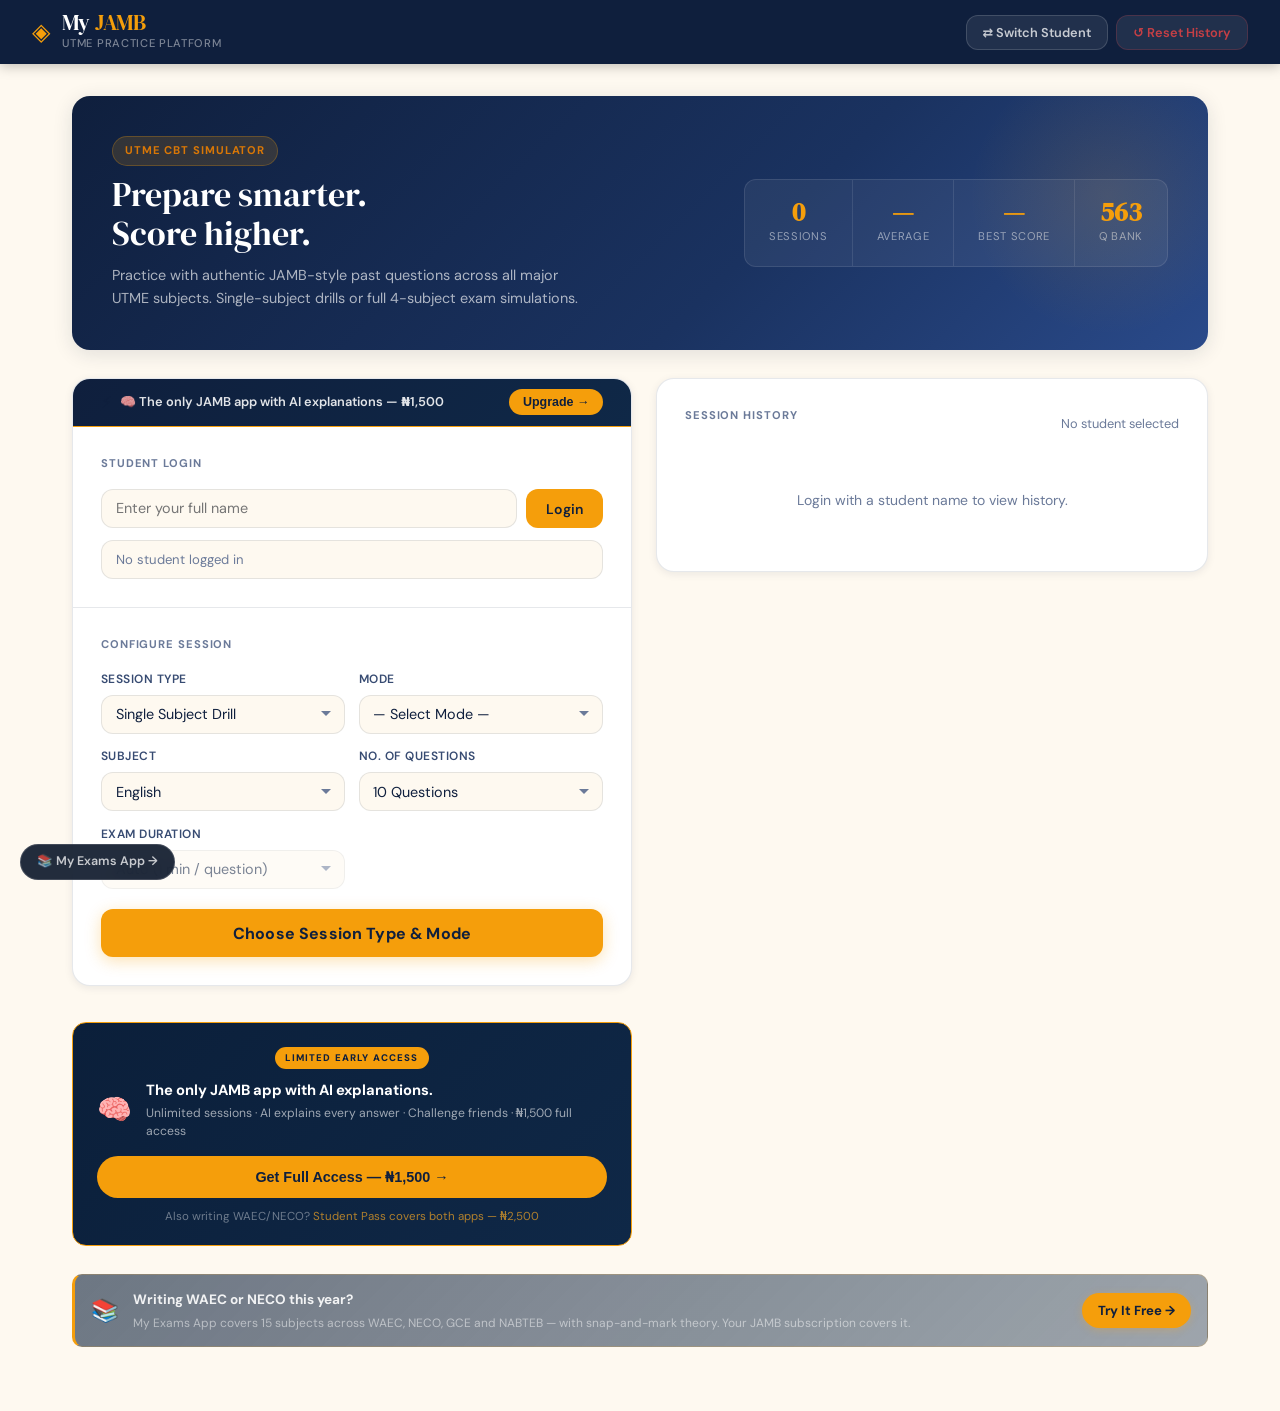
==== commit 95cac766: "REFIN SHOW WORKING AND UX" ====
--- a/index.html
+++ b/index.html
@@ -438,11 +438,14 @@
         <div class="sw-head">
           <span class="sw-title">✍️ Show Your Working</span>
           <span class="sw-credits" id="swCredits"></span>
-        </div>
-        <p class="sw-instruction">Write your working on paper, then snap it. The AI will check your method before you select your answer.</p>
-        <div class="sw-subjects-note" id="swSubjectsNote"></div>
-        <button class="sw-snap-btn" id="swSnapBtn">📸 Snap My Working</button>
+          <button class="sw-collapse-btn" id="swCollapseBtn" title="Collapse">▾</button>
+        </div>
+        <div class="sw-body" id="swBody">
+          <p class="sw-instruction">📌 <strong>Write your solution on paper first, then tap Snap My Working.</strong> The AI checks your method — answer options unlock after your snap.</p>
+          <div class="sw-subjects-note" id="swSubjectsNote"></div>
+          <button class="sw-snap-btn" id="swSnapBtn">📸 Snap My Working</button>
         <input type="file" id="swFileInput" accept="image/*" capture="environment" style="display:none"/>
+        </div><!-- sw-body -->
         <div class="sw-result hidden" id="swResult">
           <div class="sw-result-head" id="swResultHead"></div>
           <div class="sw-result-feedback" id="swResultFeedback"></div>
--- a/styles.css
+++ b/styles.css
@@ -1402,3 +1402,96 @@
 .sw-processing-sub {
   font-size: .82rem; color: rgba(255,255,255,.6);
 }
+
+/* ══════════════════════════════
+   MODE/SESSION BUTTON SELECTORS
+══════════════════════════════ */
+.mode-btn-group {
+  display: flex;
+  gap: .5rem;
+  flex-wrap: wrap;
+}
+.mode-select-btn {
+  flex: 1;
+  min-width: 100px;
+  display: flex;
+  flex-direction: column;
+  align-items: center;
+  gap: .2rem;
+  padding: .65rem .5rem;
+  background: var(--white,#fff);
+  border: 1.5px solid var(--border,#e0d8c8);
+  border-radius: 10px;
+  cursor: pointer;
+  transition: all .2s;
+  text-align: center;
+}
+.mode-select-btn:hover {
+  border-color: var(--amber,#f5a623);
+  background: rgba(245,166,35,.05);
+}
+.mode-select-btn.active {
+  border-color: var(--amber,#f5a623);
+  background: rgba(245,166,35,.1);
+  box-shadow: 0 0 0 3px rgba(245,166,35,.15);
+}
+.msb-icon { font-size: 1.25rem; }
+.msb-label {
+  font-size: .82rem;
+  font-weight: 700;
+  color: var(--navy,#0b1f3a);
+}
+.mode-select-btn.active .msb-label { color: var(--amber-dk,#c47d0a); }
+.msb-sub {
+  font-size: .68rem;
+  color: rgba(0,0,0,.45);
+  line-height: 1.3;
+}
+
+/* ══════════════════════════════
+   SHOW WORKING LOCK BAR
+══════════════════════════════ */
+.sw-lock-bar {
+  display: flex;
+  align-items: center;
+  gap: .65rem;
+  background: rgba(245,166,35,.1);
+  border: 1px solid rgba(245,166,35,.35);
+  border-radius: 10px;
+  padding: .6rem .9rem;
+  margin-bottom: .75rem;
+  flex-wrap: wrap;
+}
+.sw-lock-bar.hidden { display: none; }
+.sw-lock-icon { font-size: 1rem; flex-shrink: 0; }
+.sw-lock-text {
+  flex: 1;
+  font-size: .8rem;
+  font-weight: 600;
+  color: var(--navy,#0b1f3a);
+  line-height: 1.4;
+}
+.sw-lock-snap-btn {
+  background: var(--amber,#f5a623);
+  color: var(--navy,#0b1f3a);
+  border: none;
+  border-radius: 99px;
+  padding: .38rem .9rem;
+  font-size: .78rem;
+  font-weight: 700;
+  cursor: pointer;
+  white-space: nowrap;
+  flex-shrink: 0;
+}
+
+/* SW collapse button */
+.sw-collapse-btn {
+  background: none;
+  border: none;
+  color: rgba(255,255,255,.5);
+  font-size: 1rem;
+  cursor: pointer;
+  padding: .1rem .3rem;
+  flex-shrink: 0;
+}
+.sw-collapse-btn:hover { color: var(--amber,#f5a623); }
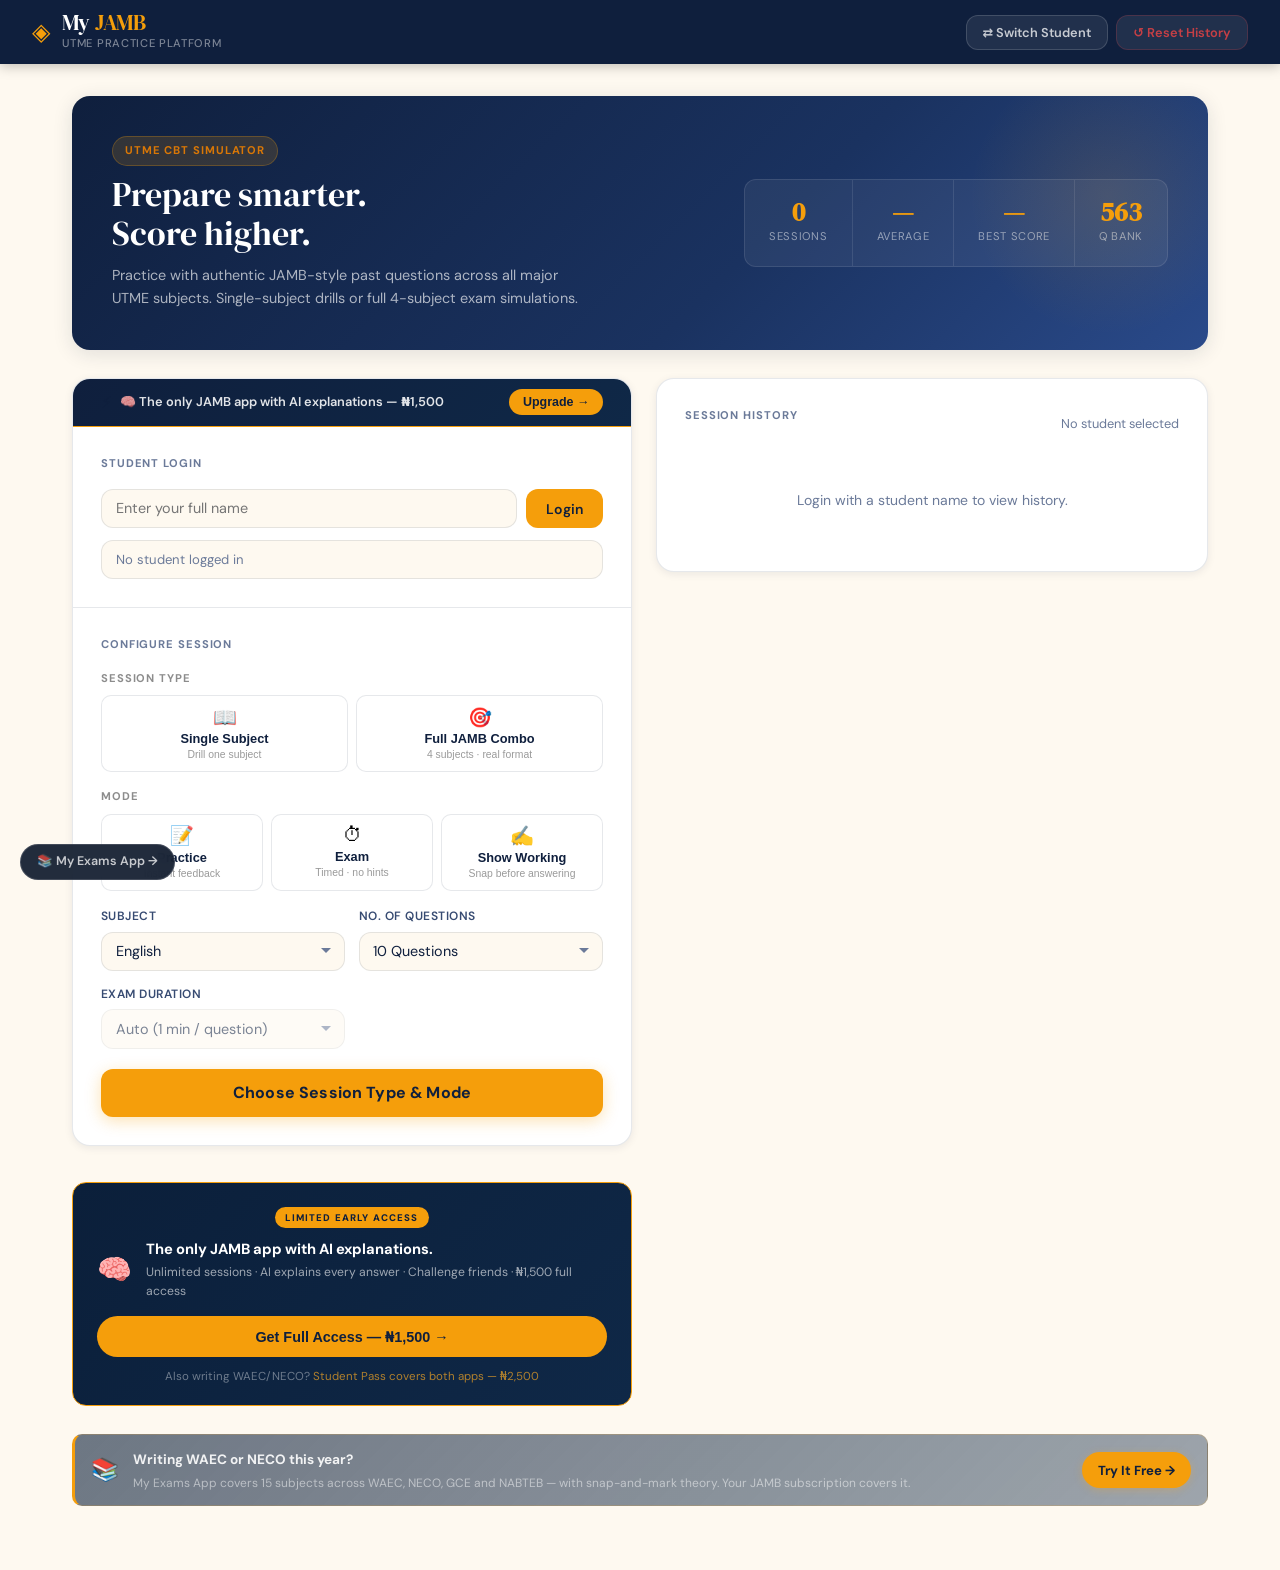
==== commit 3d8b2d78: "FX SHOW WORKING" ====
--- a/index.html
+++ b/index.html
@@ -90,23 +90,46 @@
 
             <div class="card-section">
               <h3 class="section-label">Configure Session</h3>
-              <div class="form-grid">
-                <label class="field-label">
-                  Session Type
-                  <select id="sessionTypeSelect" class="select-input">
-                    <option value="single">Single Subject Drill</option>
-                    <option value="combo">Full JAMB Combination</option>
-                  </select>
-                </label>
-                <label class="field-label">
-                  Mode
-                  <select id="modeSelect" class="select-input">
-                    <option value="" disabled selected>— Select Mode —</option>
-                    <option value="practice">Practice Mode</option>
-                    <option value="exam">Exam Mode</option>
-                    <option value="showworking">✍️ Show Working Mode</option>
-                  </select>
-                </label>
+
+              <!-- Hidden inputs for JS compatibility -->
+              <input type="hidden" id="sessionTypeSelect" value=""/>
+              <input type="hidden" id="modeSelect" value=""/>
+
+              <div class="config-btn-group">
+                <div class="config-group-label">Session Type</div>
+                <div class="config-btns" id="sessionTypeBtns">
+                  <button class="config-btn" data-group="session" data-value="single">
+                    <span class="cb-icon">📖</span>
+                    <span class="cb-label">Single Subject</span>
+                    <span class="cb-sub">Drill one subject</span>
+                  </button>
+                  <button class="config-btn" data-group="session" data-value="combo">
+                    <span class="cb-icon">🎯</span>
+                    <span class="cb-label">Full JAMB Combo</span>
+                    <span class="cb-sub">4 subjects · real format</span>
+                  </button>
+                </div>
+              </div>
+
+              <div class="config-btn-group">
+                <div class="config-group-label">Mode</div>
+                <div class="config-btns" id="modeBtns">
+                  <button class="config-btn" data-group="mode" data-value="practice">
+                    <span class="cb-icon">📝</span>
+                    <span class="cb-label">Practice</span>
+                    <span class="cb-sub">Instant feedback</span>
+                  </button>
+                  <button class="config-btn" data-group="mode" data-value="exam">
+                    <span class="cb-icon">⏱</span>
+                    <span class="cb-label">Exam</span>
+                    <span class="cb-sub">Timed · no hints</span>
+                  </button>
+                  <button class="config-btn" data-group="mode" data-value="showworking">
+                    <span class="cb-icon">✍️</span>
+                    <span class="cb-label">Show Working</span>
+                    <span class="cb-sub">Snap before answering</span>
+                  </button>
+                </div>
               </div>
 
               <div id="singleSubjectWrap">
@@ -267,6 +290,33 @@
             <div class="question-body">
               <h2 id="questionText" class="question-text">Question text</h2>
               <div id="diagramBox" class="diagram-box hidden"></div>
+
+              <!-- Show Working panel — inline above options -->
+              <div id="showWorkingPanel" class="sw-panel hidden">
+                <div class="sw-head">
+                  <span class="sw-title">✍️ Show Your Working</span>
+                  <span class="sw-credits" id="swCredits"></span>
+                  <button class="sw-close-btn" id="swCloseBtn">✕</button>
+                </div>
+                <p class="sw-instruction">📌 <strong>Write your solution on paper, then tap Snap.</strong> Answer options unlock after AI checks your method.</p>
+                <div class="sw-subjects-note" id="swSubjectsNote"></div>
+                <button class="sw-snap-btn" id="swSnapBtn">📸 Snap My Working</button>
+                <input type="file" id="swFileInput" accept="image/*" capture="environment" style="display:none"/>
+                <div class="sw-result hidden" id="swResult">
+                  <div class="sw-result-head" id="swResultHead"></div>
+                  <div class="sw-result-feedback" id="swResultFeedback"></div>
+                  <div class="sw-result-steps" id="swResultSteps"></div>
+                  <button class="sw-proceed-btn" id="swProceedBtn">✓ Select Your Answer Now →</button>
+                </div>
+              </div>
+
+              <!-- Lock bar — shows when options are locked -->
+              <div class="sw-lock-bar hidden" id="swLockBar">
+                <span>🔒</span>
+                <span class="sw-lock-text">Snap your working to unlock answer options</span>
+                <button class="sw-lock-snap-btn" id="swLockSnapBtn">📸 Snap</button>
+              </div>
+
               <div id="optionsList" class="options-list"></div>
             </div>
 
@@ -432,29 +482,6 @@
       </div>
     </div>
 
-    <!-- SHOW WORKING PANEL -->
-    <div id="showWorkingPanel" class="sw-panel hidden">
-      <div class="sw-panel-inner">
-        <div class="sw-head">
-          <span class="sw-title">✍️ Show Your Working</span>
-          <span class="sw-credits" id="swCredits"></span>
-          <button class="sw-collapse-btn" id="swCollapseBtn" title="Collapse">▾</button>
-        </div>
-        <div class="sw-body" id="swBody">
-          <p class="sw-instruction">📌 <strong>Write your solution on paper first, then tap Snap My Working.</strong> The AI checks your method — answer options unlock after your snap.</p>
-          <div class="sw-subjects-note" id="swSubjectsNote"></div>
-          <button class="sw-snap-btn" id="swSnapBtn">📸 Snap My Working</button>
-        <input type="file" id="swFileInput" accept="image/*" capture="environment" style="display:none"/>
-        </div><!-- sw-body -->
-        <div class="sw-result hidden" id="swResult">
-          <div class="sw-result-head" id="swResultHead"></div>
-          <div class="sw-result-feedback" id="swResultFeedback"></div>
-          <div class="sw-result-steps" id="swResultSteps"></div>
-          <button class="sw-proceed-btn" id="swProceedBtn">✓ Now Select Your Answer →</button>
-        </div>
-      </div>
-    </div>
-
     <!-- SHOW WORKING PROCESSING -->
     <div id="swProcessing" class="sw-processing hidden">
       <div class="sw-processing-inner">
--- a/styles.css
+++ b/styles.css
@@ -1280,20 +1280,13 @@
    SHOW WORKING MODE
 ══════════════════════════════ */
 .sw-panel {
-  position: fixed;
-  bottom: 0; left: 0; right: 0;
-  z-index: 120;
-  max-height: 60vh;
-  overflow-y: auto;
+  background: #0d1f38;
+  border: 1.5px solid var(--amber,#f5a623);
+  border-radius: 12px;
+  padding: 1rem 1.25rem 1.25rem;
+  margin-bottom: 1rem;
 }
 .sw-panel.hidden { display: none; }
-.sw-panel-inner {
-  background: #0d1f38;
-  border-top: 2px solid var(--amber,#f5a623);
-  border-radius: 16px 16px 0 0;
-  padding: 1.25rem 1.5rem 2rem;
-  max-width: 720px; margin: 0 auto;
-}
 .sw-head {
   display: flex; align-items: center;
   gap: .75rem; margin-bottom: .5rem;
@@ -1495,3 +1488,63 @@
   flex-shrink: 0;
 }
 .sw-collapse-btn:hover { color: var(--amber,#f5a623); }
+
+/* SW close button */
+.sw-close-btn {
+  background: rgba(255,255,255,.1);
+  border: none;
+  color: rgba(255,255,255,.7);
+  border-radius: 6px;
+  padding: .2rem .55rem;
+  font-size: .78rem;
+  font-weight: 600;
+  cursor: pointer;
+  flex-shrink: 0;
+}
+.sw-close-btn:hover { background: rgba(255,255,255,.2); color: white; }
+
+/* ══════════════════════════════
+   CONFIG BUTTON GROUPS
+══════════════════════════════ */
+.config-btn-group { margin-bottom: 1rem; }
+.config-group-label {
+  font-size: .7rem; font-weight: 700;
+  letter-spacing: .08em; text-transform: uppercase;
+  color: rgba(0,0,0,.45);
+  margin-bottom: .45rem;
+}
+.config-btns {
+  display: flex; gap: .5rem; flex-wrap: wrap;
+}
+.config-btn {
+  flex: 1; min-width: 90px;
+  display: flex; flex-direction: column;
+  align-items: center; gap: .15rem;
+  padding: .6rem .4rem;
+  background: var(--white,#fff);
+  border: 1.5px solid var(--border,#e0d8c8);
+  border-radius: 10px;
+  cursor: pointer;
+  transition: all .18s;
+  text-align: center;
+}
+.config-btn:hover {
+  border-color: var(--amber,#f5a623);
+  background: rgba(245,166,35,.05);
+}
+.config-btn.active {
+  border-color: var(--amber,#f5a623);
+  background: rgba(245,166,35,.1);
+  box-shadow: 0 0 0 3px rgba(245,166,35,.15);
+}
+.cb-icon { font-size: 1.2rem; }
+.cb-label {
+  font-size: .8rem; font-weight: 700;
+  color: var(--navy,#0b1f3a);
+}
+.config-btn.active .cb-label { color: #a06800; }
+.cb-sub {
+  font-size: .65rem;
+  color: rgba(0,0,0,.4);
+  line-height: 1.3;
+}
